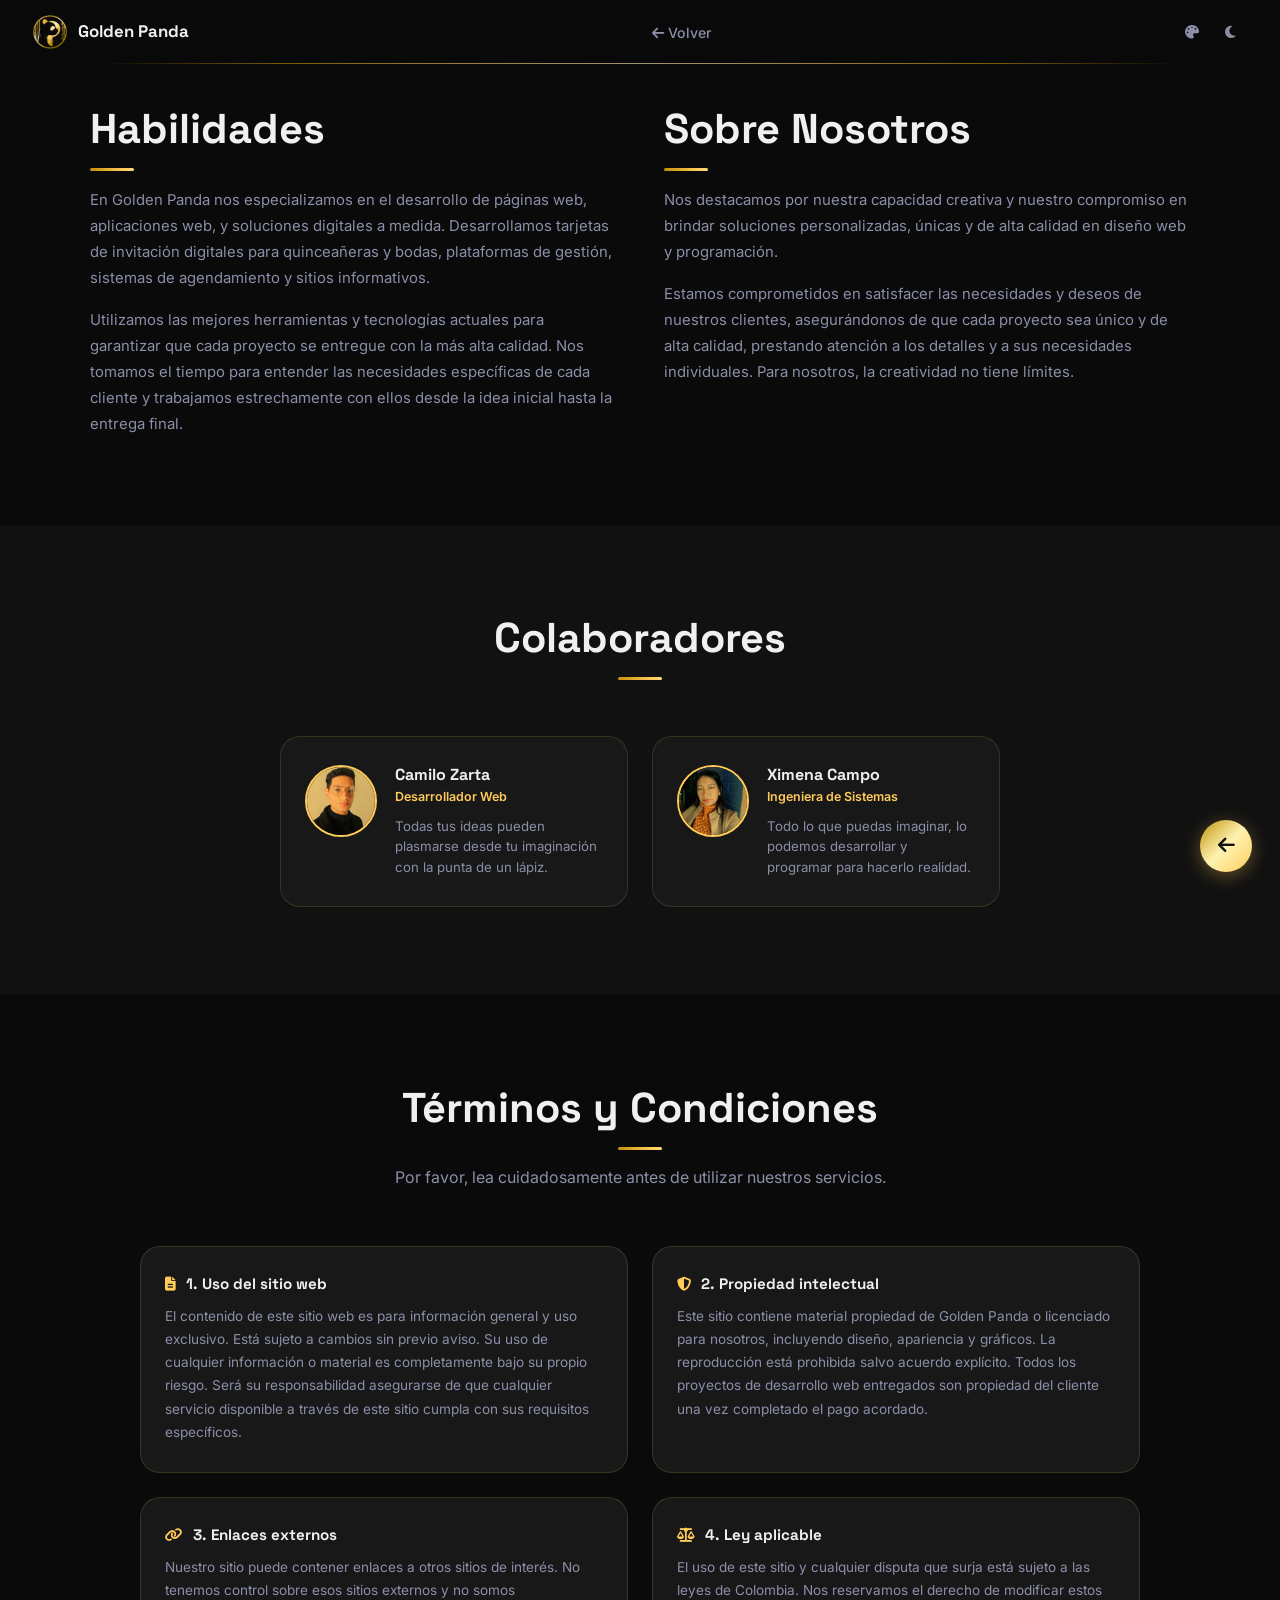
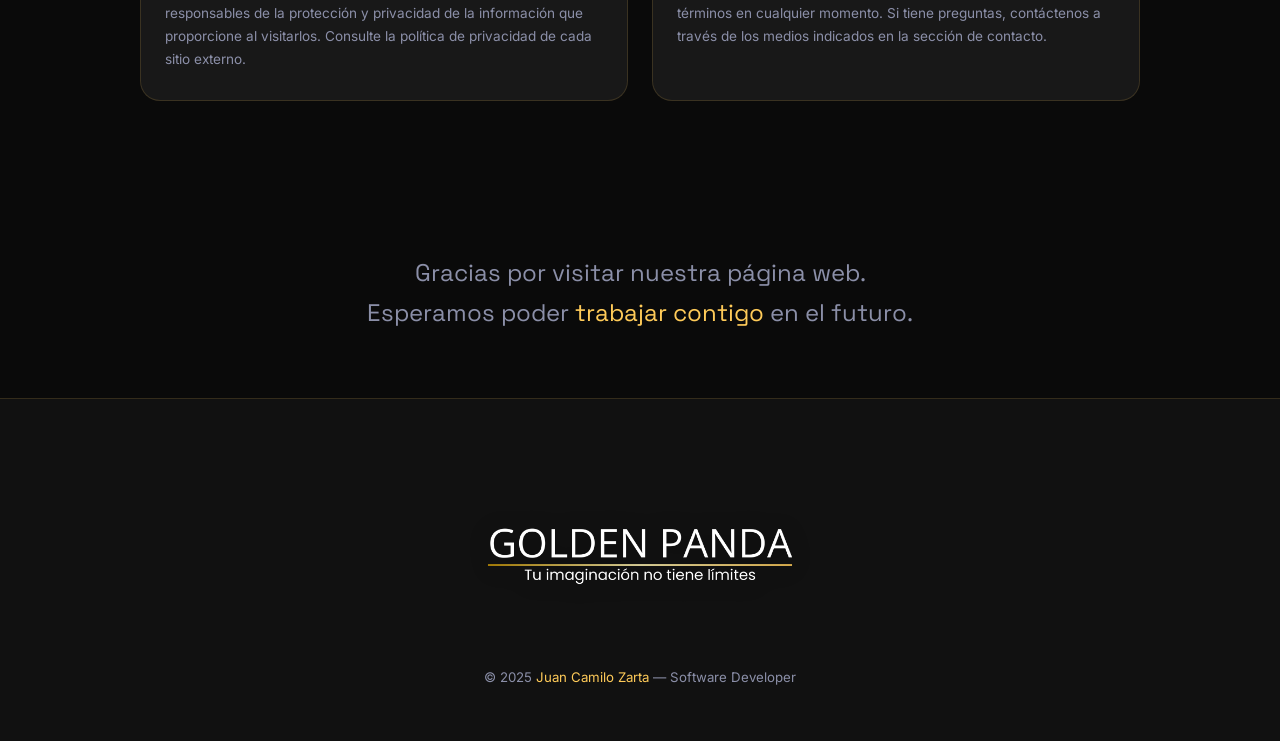
==== html/nosotros.html @ 9683d985 "despliegue" ====
<!DOCTYPE html>
<html lang="es" data-palette="deep-space">
<head>
  <meta charset="UTF-8">
  <meta name="viewport" content="width=device-width, initial-scale=1.0">
  <title>Nosotros — Golden Panda</title>
  <link rel="icon" type="image/png" href="../Image/Icono.png">
  <link rel="preconnect" href="https://fonts.googleapis.com">
  <link rel="preconnect" href="https://fonts.gstatic.com" crossorigin>
  <link href="https://fonts.googleapis.com/css2?family=Space+Grotesk:wght@400;500;600;700;800&family=Inter:wght@400;500;600&display=swap" rel="stylesheet">
  <link rel="stylesheet" href="https://cdnjs.cloudflare.com/ajax/libs/font-awesome/6.5.1/css/all.min.css">
  <link rel="stylesheet" href="../css/style.css">
  <link rel="stylesheet" href="../css/navbar.css">
  <link rel="stylesheet" href="../css/nosotros.css">
  <link rel="stylesheet" href="../css/footer.css">
  <script type="application/ld+json">
  {
    "@context": "https://schema.org",
    "@type": "BreadcrumbList",
    "itemListElement": [
      {"@type":"ListItem","position":1,"name":"Inicio","item":"https://goldenpanda.dev/"},
      {"@type":"ListItem","position":2,"name":"Nosotros","item":"https://goldenpanda.dev/html/nosotros.html"}
    ]
  }
  </script>
</head>
<body>

  <!-- NAVBAR -->
  <nav class="navbar" id="navbar">
    <a href="../index.html" class="navbar-brand">
      <img src="../Image/Icono.png" alt="Golden Panda" class="navbar-icon">
      <span class="navbar-name">Golden Panda</span>
    </a>
    <ul class="navbar-links">
      <li><a href="../index.html"><i class="fas fa-arrow-left"></i> Volver</a></li>
    </ul>
    <div class="navbar-controls">
      <button class="btn-palette" id="btn-palette" title="Cambiar paleta" aria-label="Cambiar paleta">
        <i class="fas fa-palette"></i>
      </button>
      <button class="btn-theme" id="btn-theme" title="Modo claro/oscuro" aria-label="Cambiar modo">
        <i class="fas fa-moon" id="theme-icon"></i>
      </button>
      <button class="hamburger" id="hamburger" aria-label="Menú">
        <span></span>
        <span></span>
        <span></span>
      </button>
    </div>
  </nav>

  <!-- MOBILE MENU -->
  <div class="mobile-menu" id="mobile-menu">
    <ul>
      <li><a href="../index.html"><i class="fas fa-arrow-left"></i> Volver al inicio</a></li>
    </ul>
  </div>
  <div class="mobile-overlay" id="mobile-overlay"></div>

  <!-- HABILIDADES & SOBRE NOSOTROS -->
  <section class="section nos-intro">
    <div class="nos-grid">
      <div class="nos-block">
        <h2 class="section-title left">Habilidades</h2>
        <p>
          En Golden Panda nos especializamos en el desarrollo de páginas web, aplicaciones web, y soluciones digitales a medida. Desarrollamos tarjetas de invitación digitales para quinceañeras y bodas, plataformas de gestión, sistemas de agendamiento y sitios informativos.
        </p>
        <p>
          Utilizamos las mejores herramientas y tecnologías actuales para garantizar que cada proyecto se entregue con la más alta calidad. Nos tomamos el tiempo para entender las necesidades específicas de cada cliente y trabajamos estrechamente con ellos desde la idea inicial hasta la entrega final.
        </p>
      </div>
      <div class="nos-block">
        <h2 class="section-title left">Sobre Nosotros</h2>
        <p>
          Nos destacamos por nuestra capacidad creativa y nuestro compromiso en brindar soluciones personalizadas, únicas y de alta calidad en diseño web y programación.
        </p>
        <p>
          Estamos comprometidos en satisfacer las necesidades y deseos de nuestros clientes, asegurándonos de que cada proyecto sea único y de alta calidad, prestando atención a los detalles y a sus necesidades individuales. Para nosotros, la creatividad no tiene límites.
        </p>
      </div>
    </div>
  </section>

  <!-- COLABORADORES -->
  <section class="section section-alt">
    <div class="section-header">
      <h2 class="section-title">Colaboradores</h2>
    </div>
    <div class="team-grid">
      <div class="team-card">
        <img src="../Image/contenido_extra/face2.jpg" alt="Camilo Zarta" class="team-photo">
        <div class="team-info">
          <h4>Camilo Zarta</h4>
          <span class="team-role">Desarrollador Web</span>
          <p>Todas tus ideas pueden plasmarse desde tu imaginación con la punta de un lápiz.</p>
        </div>
      </div>
      <div class="team-card">
        <img src="../Image/contenido_extra/face1.jpg" alt="Ximena Campo" class="team-photo">
        <div class="team-info">
          <h4>Ximena Campo</h4>
          <span class="team-role">Ingeniera de Sistemas</span>
          <p>Todo lo que puedas imaginar, lo podemos desarrollar y programar para hacerlo realidad.</p>
        </div>
      </div>
    </div>
  </section>

  <!-- TÉRMINOS Y CONDICIONES -->
  <section class="section nos-terms">
    <div class="section-header">
      <h2 class="section-title">Términos y Condiciones</h2>
      <p class="section-sub">Por favor, lea cuidadosamente antes de utilizar nuestros servicios.</p>
    </div>
    <div class="terms-grid">
      <div class="terms-block">
        <h4><i class="fas fa-file-alt"></i> 1. Uso del sitio web</h4>
        <p>
          El contenido de este sitio web es para información general y uso exclusivo. Está sujeto a cambios sin previo aviso. Su uso de cualquier información o material es completamente bajo su propio riesgo. Será su responsabilidad asegurarse de que cualquier servicio disponible a través de este sitio cumpla con sus requisitos específicos.
        </p>
      </div>
      <div class="terms-block">
        <h4><i class="fas fa-shield-alt"></i> 2. Propiedad intelectual</h4>
        <p>
          Este sitio contiene material propiedad de Golden Panda o licenciado para nosotros, incluyendo diseño, apariencia y gráficos. La reproducción está prohibida salvo acuerdo explícito. Todos los proyectos de desarrollo web entregados son propiedad del cliente una vez completado el pago acordado.
        </p>
      </div>
      <div class="terms-block">
        <h4><i class="fas fa-link"></i> 3. Enlaces externos</h4>
        <p>
          Nuestro sitio puede contener enlaces a otros sitios de interés. No tenemos control sobre esos sitios externos y no somos responsables de la protección y privacidad de la información que proporcione al visitarlos. Consulte la política de privacidad de cada sitio externo.
        </p>
      </div>
      <div class="terms-block">
        <h4><i class="fas fa-balance-scale"></i> 4. Ley aplicable</h4>
        <p>
          El uso de este sitio y cualquier disputa que surja está sujeto a las leyes de Colombia. Nos reservamos el derecho de modificar estos términos en cualquier momento. Si tiene preguntas, contáctenos a través de los medios indicados en la sección de contacto.
        </p>
      </div>
    </div>
  </section>

  <!-- MENSAJE FINAL -->
  <section class="section nos-gracias">
    <p class="gracias-text">
      Gracias por visitar nuestra página web.<br>
      Esperamos poder <span class="gold">trabajar contigo</span> en el futuro.
    </p>
  </section>

  <!-- FOOTER -->
  <footer class="footer">
    <img src="../Image/Logo_Color.png" alt="Golden Panda" class="footer-logo">
    <p class="footer-credits">© 2025 <span class="gold">Juan Camilo Zarta</span> — Software Developer</p>
  </footer>

  <!-- FLOAT BACK -->
  <a href="../index.html" class="float-back" aria-label="Volver al inicio">
    <i class="fas fa-arrow-left"></i>
  </a>

  <script src="../js/scripts.js"></script>
</body>
</html>
---- css/style.css ----
/* ============================================================
   DESIGN TOKENS — 3 palettes × dark/light = 6 combinations
   ============================================================ */

/* --- Deep Space · Dark (default) --- */
:root {
  /* Backgrounds & surfaces */
  --bg:            #0A0A0A;
  --bg-alt:        #111111;
  --surface:       #181818;
  --surface-hover: #222222;

  /* Gold palette */
  --gold:          #ffcb59;
  --gold-dark:     #c29105;
  --gold-light:    #fef3b2;
  --gold-rgb:      255, 203, 89;
  --gold-dark-rgb: 194, 145, 5;
  --gold-glow:     rgba(var(--gold-rgb), 0.14);

  /* Typography */
  --text:          #F0F0F0;
  --text-muted:    #8B8FA8;
  --on-gold:       #111111;

  /* Structure */
  --border:        rgba(var(--gold-rgb), 0.15);
  --shadow:        0 4px 32px rgba(0, 0, 0, 0.6);
  --radius:        20px;
  --radius-sm:     10px;
  --transition:    0.28s ease;

  /* Component tokens */
  --navbar-bg:     rgba(10, 10, 10, 0.88);

  /* Universal (never change with palette) */
  --wa:            #25D366;
  --wa-hover:      #1aab52;
  --wa-rgb:        37, 211, 102;
}

/* --- Deep Space · Light --- */
:root.light {
  --bg:            #F7F5F0;
  --bg-alt:        #FFFFFF;
  --surface:       #FFFFFF;
  --surface-hover: #EDE9DF;
  --gold:          #ffcb59;
  --gold-dark:     #c29105;
  --gold-light:    #ffe554;
  --gold-rgb:      255, 203, 89;
  --gold-dark-rgb: 194, 145, 5;
  --gold-glow:     rgba(var(--gold-rgb), 0.14);
  --text:          #111111;
  --text-muted:    #555555;
  --border:        rgba(var(--gold-rgb), 0.25);
  --shadow:        0 4px 24px rgba(0, 0, 0, 0.1);
  --navbar-bg:     rgba(247, 245, 240, 0.88);
}

/* --- Warm Studio · Dark --- */
[data-palette="warm"] {
  --bg:            #111014;
  --bg-alt:        #1C1A22;
  --surface:       #221F2B;
  --surface-hover: #2C2838;
  --gold:          #F0B429;
  --gold-dark:     #C07D00;
  --gold-light:    #ffd66f;
  --gold-rgb:      240, 180, 41;
  --gold-dark-rgb: 192, 125, 0;
  --gold-glow:     rgba(var(--gold-rgb), 0.14);
  --text:          #FAFAFA;
  --text-muted:    #9B93AC;
  --border:        rgba(var(--gold-rgb), 0.12);
  --shadow:        0 4px 32px rgba(0, 0, 0, 0.6);
  --navbar-bg:     rgba(17, 16, 20, 0.85);
}

/* --- Warm Studio · Light --- */
[data-palette="warm"].light {
  --bg:            #FDF8FF;
  --bg-alt:        #F5F0FB;
  --surface:       #FFFFFF;
  --surface-hover: #EDE8F5;
  --gold:          #F0B429;
  --gold-dark:     #C07D00;
  --gold-light:    #ffe4a0;
  --gold-rgb:      240, 180, 41;
  --gold-dark-rgb: 192, 125, 0;
  --gold-glow:     rgba(var(--gold-rgb), 0.14);
  --text:          #1A1520;
  --text-muted:    #5E5268;
  --border:        rgba(var(--gold-rgb), 0.25);
  --shadow:        0 4px 24px rgba(26, 21, 32, 0.1);
  --navbar-bg:     rgba(253, 248, 255, 0.9);
}

/* --- Clean · Dark --- */
[data-palette="clean"] {
  --bg:            #0D1117;
  --bg-alt:        #161B22;
  --surface:       #21262D;
  --surface-hover: #2D333B;
  --gold:          #FFB30E;
  --gold-dark:     #E09900;
  --gold-light:    #ffe080;
  --gold-rgb:      255, 179, 14;
  --gold-dark-rgb: 224, 153, 0;
  --gold-glow:     rgba(var(--gold-rgb), 0.1);
  --text:          #E6EDF3;
  --text-muted:    #7D8590;
  --border:        rgba(48, 54, 61, 0.9);
  --shadow:        0 4px 24px rgba(0, 0, 0, 0.3);
  --navbar-bg:     rgba(13, 17, 23, 0.85);
}

/* --- Clean · Light --- */
[data-palette="clean"].light {
  --bg:            #FFFFFF;
  --bg-alt:        #F6F8FA;
  --surface:       #FFFFFF;
  --surface-hover: #EFEFEF;
  --gold:          #FFB30E;
  --gold-dark:     #E09900;
  --gold-light:    #ffe080;
  --gold-rgb:      255, 179, 14;
  --gold-dark-rgb: 224, 153, 0;
  --gold-glow:     rgba(var(--gold-rgb), 0.1);
  --text:          #1F2328;
  --text-muted:    #57606A;
  --border:        rgba(var(--gold-rgb), 0.2);
  --shadow:        0 4px 24px rgba(31, 35, 40, 0.08);
  --navbar-bg:     rgba(255, 255, 255, 0.92);
}

/* ============================================================
   RESET
   ============================================================ */
*, *::before, *::after {
  box-sizing: border-box;
  margin: 0;
  padding: 0;
}

html {
  scroll-behavior: smooth;
  scroll-padding-top: 64px;
}

body {
  font-family: 'Inter', sans-serif;
  background-color: var(--bg);
  color: var(--text);
  transition: background-color var(--transition), color var(--transition);
  line-height: 1.65;
  overflow-x: hidden;
}

img {
  max-width: 100%;
  display: block;
}

a {
  text-decoration: none;
  color: inherit;
}

ul {
  list-style: none;
}

button {
  cursor: pointer;
  border: none;
  background: none;
  font-family: inherit;
}

/* ============================================================
   TYPOGRAPHY
   ============================================================ */
h1, h2, h3, h4, h5 {
  font-family: 'Space Grotesk', sans-serif;
  font-weight: 700;
  line-height: 1.2;
}

/* ============================================================
   UTILITIES
   ============================================================ */
.gold {
  color: var(--gold);
}

.section {
  padding: 88px 24px;
  background-color: var(--bg);
  transition: background-color var(--transition);
}

.section-alt {
  background-color: var(--bg-alt);
}

.section-header {
  text-align: center;
  margin-bottom: 56px;
}

.section-title {
  font-size: clamp(1.9rem, 4vw, 2.6rem);
  font-weight: 800;
  color: var(--text);
  margin-bottom: 14px;
}

.section-title::after {
  content: '';
  display: block;
  width: 44px;
  height: 3px;
  background: linear-gradient(90deg, var(--gold-dark), var(--gold), var(--gold-light), var(--gold), var(--gold-dark));
  background-size: 300% auto;
  margin: 14px auto 0;
  border-radius: 2px;
  animation: title-shine 2.8s linear infinite;
}

@keyframes title-shine {
  0%   { background-position: 0% center; }
  100% { background-position: 300% center; }
}

.section-sub {
  color: var(--text-muted);
  font-size: 1rem;
  margin-top: 10px;
}

/* ============================================================
   CUSTOM SCROLLBAR
   ============================================================ */
::-webkit-scrollbar       { width: 5px; }
::-webkit-scrollbar-track { background: var(--bg); }
::-webkit-scrollbar-thumb { background: var(--gold); border-radius: 3px; }
::-webkit-scrollbar-thumb:hover { background: var(--gold-dark); }

/* ============================================================
   SCROLL REVEAL
   ============================================================ */
.reveal {
  opacity: 0;
  transform: translateY(20px);
  transition: opacity 0.55s ease, transform 0.55s ease;
}

.reveal.visible {
  opacity: 1;
  transform: translateY(0);
}

.services-grid .reveal:nth-child(1) { transition-delay: 0ms; }
.services-grid .reveal:nth-child(2) { transition-delay: 80ms; }
.services-grid .reveal:nth-child(3) { transition-delay: 160ms; }
.services-grid .reveal:nth-child(4) { transition-delay: 240ms; }

.portfolio-grid .reveal:nth-child(1) { transition-delay: 0ms; }
.portfolio-grid .reveal:nth-child(2) { transition-delay: 60ms; }
.portfolio-grid .reveal:nth-child(3) { transition-delay: 120ms; }
.portfolio-grid .reveal:nth-child(4) { transition-delay: 180ms; }
.portfolio-grid .reveal:nth-child(5) { transition-delay: 240ms; }
.portfolio-grid .reveal:nth-child(6) { transition-delay: 300ms; }
.portfolio-grid .reveal:nth-child(7) { transition-delay: 360ms; }
.portfolio-grid .reveal:nth-child(8) { transition-delay: 420ms; }
---- css/navbar.css ----
/* ============================================================
   NAVBAR
   ============================================================ */
.navbar {
  position: fixed;
  top: 0;
  left: 0;
  right: 0;
  height: 64px;
  display: flex;
  align-items: center;
  justify-content: space-between;
  padding: 0 32px;
  z-index: 900;
  background: var(--navbar-bg);
  backdrop-filter: blur(16px);
  -webkit-backdrop-filter: blur(16px);
  border-bottom: none;
  transition: background var(--transition), box-shadow var(--transition);
}

.navbar::after {
  content: '';
  position: absolute;
  bottom: 0;
  left: 8%;
  right: 8%;
  height: 1px;
  background: linear-gradient(90deg, transparent, var(--gold-dark), var(--gold), var(--gold-light), var(--gold), var(--gold-dark), transparent);
  opacity: 0.6;
}

.navbar.scrolled {
  box-shadow: 0 4px 24px rgba(0, 0, 0, 0.4);
}

:root.light .navbar,
[data-palette="warm"] .navbar,
[data-palette="warm"].light .navbar,
[data-palette="clean"] .navbar,
[data-palette="clean"].light .navbar { background: var(--navbar-bg); }

/* Brand */
.navbar-brand {
  display: flex;
  align-items: center;
  gap: 10px;
  font-family: 'Space Grotesk', sans-serif;
  font-weight: 700;
  font-size: 1.05rem;
  color: var(--text);
  transition: color var(--transition);
  white-space: nowrap;
}

.navbar-icon {
  width: 36px;
  height: 36px;
  object-fit: contain;
  flex-shrink: 0;
}

/* Links */
.navbar-links {
  display: flex;
  align-items: center;
  gap: 4px;
}

.navbar-links li a {
  font-size: 0.88rem;
  font-weight: 500;
  color: var(--text-muted);
  padding: 6px 14px;
  border-radius: 999px;
  transition: color var(--transition), background var(--transition);
  white-space: nowrap;
}

.navbar-links li a:hover {
  color: var(--text);
  background: var(--surface);
}

.navbar-links li a.nav-cta {
  background: linear-gradient(135deg, var(--gold-dark), var(--gold-light), var(--gold));
  color: var(--on-gold);
  font-weight: 600;
}

.navbar-links li a.nav-cta:hover {
  background: var(--gold-dark);
}

/* Controls */
.navbar-controls {
  display: flex;
  align-items: center;
  gap: 2px;
}

.btn-palette,
.btn-theme {
  width: 36px;
  height: 36px;
  border-radius: 50%;
  display: flex;
  align-items: center;
  justify-content: center;
  font-size: 0.88rem;
  color: var(--text-muted);
  transition: color var(--transition), background var(--transition);
}

.btn-palette:hover,
.btn-theme:hover {
  color: var(--gold);
  background: var(--surface);
}

.hamburger {
  display: none;
  flex-direction: column;
  justify-content: space-between;
  width: 22px;
  height: 16px;
  padding: 0;
  background: none;
  margin-left: 4px;
}

.hamburger span {
  display: block;
  height: 2px;
  background: var(--text-muted);
  border-radius: 2px;
  transition: transform 0.3s ease, opacity 0.3s ease;
}

.hamburger.open span:nth-child(1) { transform: translateY(7px) rotate(45deg); }
.hamburger.open span:nth-child(2) { opacity: 0; }
.hamburger.open span:nth-child(3) { transform: translateY(-7px) rotate(-45deg); }

/* ============================================================
   MOBILE MENU
   ============================================================ */
.mobile-menu {
  position: fixed;
  top: 64px;
  left: 0;
  right: 0;
  background: var(--surface);
  border-bottom: 1px solid var(--border);
  z-index: 800;
  transform: translateY(-8px);
  opacity: 0;
  visibility: hidden;
  transition: transform 0.28s ease, opacity 0.28s ease, visibility 0.28s ease,
              background var(--transition), border-color var(--transition);
}

.mobile-menu.open {
  transform: translateY(0);
  opacity: 1;
  visibility: visible;
}

.mobile-menu ul {
  padding: 8px 0 16px;
}

.mobile-menu ul li a {
  display: block;
  padding: 13px 32px;
  font-size: 0.95rem;
  font-weight: 500;
  color: var(--text-muted);
  transition: color var(--transition), background var(--transition);
}

.mobile-menu ul li a:hover {
  color: var(--text);
  background: var(--surface-hover);
}

.mobile-overlay {
  position: fixed;
  inset: 0;
  z-index: 700;
  display: none;
}

.mobile-overlay.open {
  display: block;
}

/* ============================================================
   RESPONSIVE
   ============================================================ */
@media (max-width: 768px) {
  .navbar { padding: 0 20px; }
  .navbar-links { display: none; }
  .hamburger { display: flex; }
}

@media (max-width: 420px) {
  .navbar-name { display: none; }
}
---- css/nosotros.css ----
/* ============================================================
   NOSOTROS PAGE
   ============================================================ */

/* Intro: dos columnas de texto */
.nos-intro {
  padding-top: 104px;
}

.nos-grid {
  display: grid;
  grid-template-columns: 1fr 1fr;
  gap: 48px;
  max-width: 1100px;
  margin: 0 auto;
}

.nos-block .section-title.left::after {
  margin-left: 0;
}

.nos-block p {
  color: var(--text-muted);
  font-size: 0.93rem;
  line-height: 1.75;
  margin-top: 16px;
}

/* Team */
.team-grid {
  display: grid;
  grid-template-columns: 1fr 1fr;
  gap: 24px;
  max-width: 720px;
  margin: 0 auto;
}

.team-card {
  background: var(--surface);
  border: 1px solid var(--border);
  border-radius: var(--radius);
  padding: 28px 24px;
  display: flex;
  align-items: flex-start;
  gap: 18px;
  transition: border-color var(--transition), background var(--transition), transform var(--transition);
}

.team-card:hover {
  border-color: var(--gold);
  transform: translateY(-3px);
}

.team-photo {
  width: 72px;
  height: 72px;
  border-radius: 50%;
  object-fit: cover;
  flex-shrink: 0;
  border: 2px solid var(--gold);
}

.team-info h4 {
  font-size: 1rem;
  margin-bottom: 3px;
}

.team-role {
  font-size: 0.78rem;
  color: var(--gold);
  font-weight: 600;
  display: block;
  margin-bottom: 8px;
}

.team-info p {
  font-size: 0.83rem;
  color: var(--text-muted);
  line-height: 1.55;
}

/* Terms */
.nos-terms {
  background: var(--bg);
}

.terms-grid {
  display: grid;
  grid-template-columns: 1fr 1fr;
  gap: 24px;
  max-width: 1000px;
  margin: 0 auto;
}

.terms-block {
  background: var(--surface);
  border: 1px solid var(--border);
  border-radius: var(--radius);
  padding: 28px 24px;
  transition: background var(--transition), border-color var(--transition);
}

.terms-block h4 {
  font-size: 0.95rem;
  margin-bottom: 12px;
  color: var(--text);
  display: flex;
  align-items: center;
  gap: 10px;
}

.terms-block h4 i {
  color: var(--gold);
  font-size: 0.88rem;
}

.terms-block p {
  font-size: 0.85rem;
  color: var(--text-muted);
  line-height: 1.7;
}

/* Closing message */
.nos-gracias {
  text-align: center;
  padding: 64px 24px;
}

.gracias-text {
  font-family: 'Space Grotesk', sans-serif;
  font-size: clamp(1.1rem, 2.5vw, 1.5rem);
  color: var(--text-muted);
  line-height: 1.7;
}

/* ============================================================
   RESPONSIVE
   ============================================================ */
@media (max-width: 768px) {
  .nos-grid {
    grid-template-columns: 1fr;
    gap: 32px;
  }

  .team-grid {
    grid-template-columns: 1fr;
  }

  .terms-grid {
    grid-template-columns: 1fr;
  }
}

@media (max-width: 480px) {
  .team-card {
    flex-direction: column;
    align-items: center;
    text-align: center;
  }
}
---- css/footer.css ----
/* ============================================================
   FOOTER
   ============================================================ */
.footer {
  position: relative;
  background: var(--bg-alt);
  border-top: 1px solid var(--border);
  padding: 52px 24px;
  display: flex;
  flex-direction: column;
  align-items: center;
  gap: 16px;
  text-align: center;
  overflow: hidden;
  transition: background var(--transition), border-color var(--transition);
}

.footer-logo {
  height: 200px;
  object-fit: contain;
  filter: drop-shadow(0 2px 10px rgba(0, 0, 0, 0.3));
}

.footer-logo-light { display: none; }

:root.light .footer-logo-dark,
[data-palette="warm"].light .footer-logo-dark,
[data-palette="clean"].light .footer-logo-dark { display: none; }

:root.light .footer-logo-light,
[data-palette="warm"].light .footer-logo-light,
[data-palette="clean"].light .footer-logo-light { display: block; }

.footer-credits {
  font-size: 0.83rem;
  color: var(--text-muted);
}

.footer-links {
  display: flex;
  gap: 24px;
  flex-wrap: wrap;
  justify-content: center;
}

.footer-links a {
  font-size: 0.83rem;
  color: var(--text-muted);
  transition: color var(--transition);
}

.footer-links a:hover {
  color: var(--gold);
}

/* ============================================================
   FLOATING WHATSAPP
   ============================================================ */
.float-wa {
  position: fixed;
  bottom: 28px;
  right: 28px;
  width: 52px;
  height: 52px;
  background: var(--wa);
  border-radius: 50%;
  display: flex;
  align-items: center;
  justify-content: center;
  font-size: 1.4rem;
  color: #fff;
  box-shadow: 0 4px 18px rgba(var(--wa-rgb), 0.4);
  z-index: 600;
  transition: transform var(--transition), box-shadow var(--transition);
}

.float-wa::before {
  content: '';
  position: absolute;
  inset: 0;
  border-radius: 50%;
  background: var(--wa);
  animation: wa-ring 2.5s ease-out infinite;
  z-index: -1;
}

@keyframes wa-ring {
  0%   { transform: scale(1);   opacity: 0.55; }
  100% { transform: scale(2);   opacity: 0; }
}

.float-wa:hover {
  transform: scale(1.1);
  box-shadow: 0 6px 26px rgba(var(--wa-rgb), 0.6);
}

/* Botón volver — sólo en nosotros.html */
.float-back {
  position: fixed;
  bottom: 28px;
  right: 28px;
  width: 52px;
  height: 52px;
  background: linear-gradient(135deg, var(--gold-dark), var(--gold-light), var(--gold));
  border-radius: 50%;
  display: flex;
  align-items: center;
  justify-content: center;
  font-size: 1.2rem;
  color: var(--on-gold);
  box-shadow: 0 4px 18px rgba(var(--gold-rgb), 0.35);
  z-index: 600;
  transition: transform var(--transition), box-shadow var(--transition);
}

.float-back:hover {
  transform: scale(1.1);
  box-shadow: 0 6px 26px rgba(var(--gold-rgb), 0.5);
}
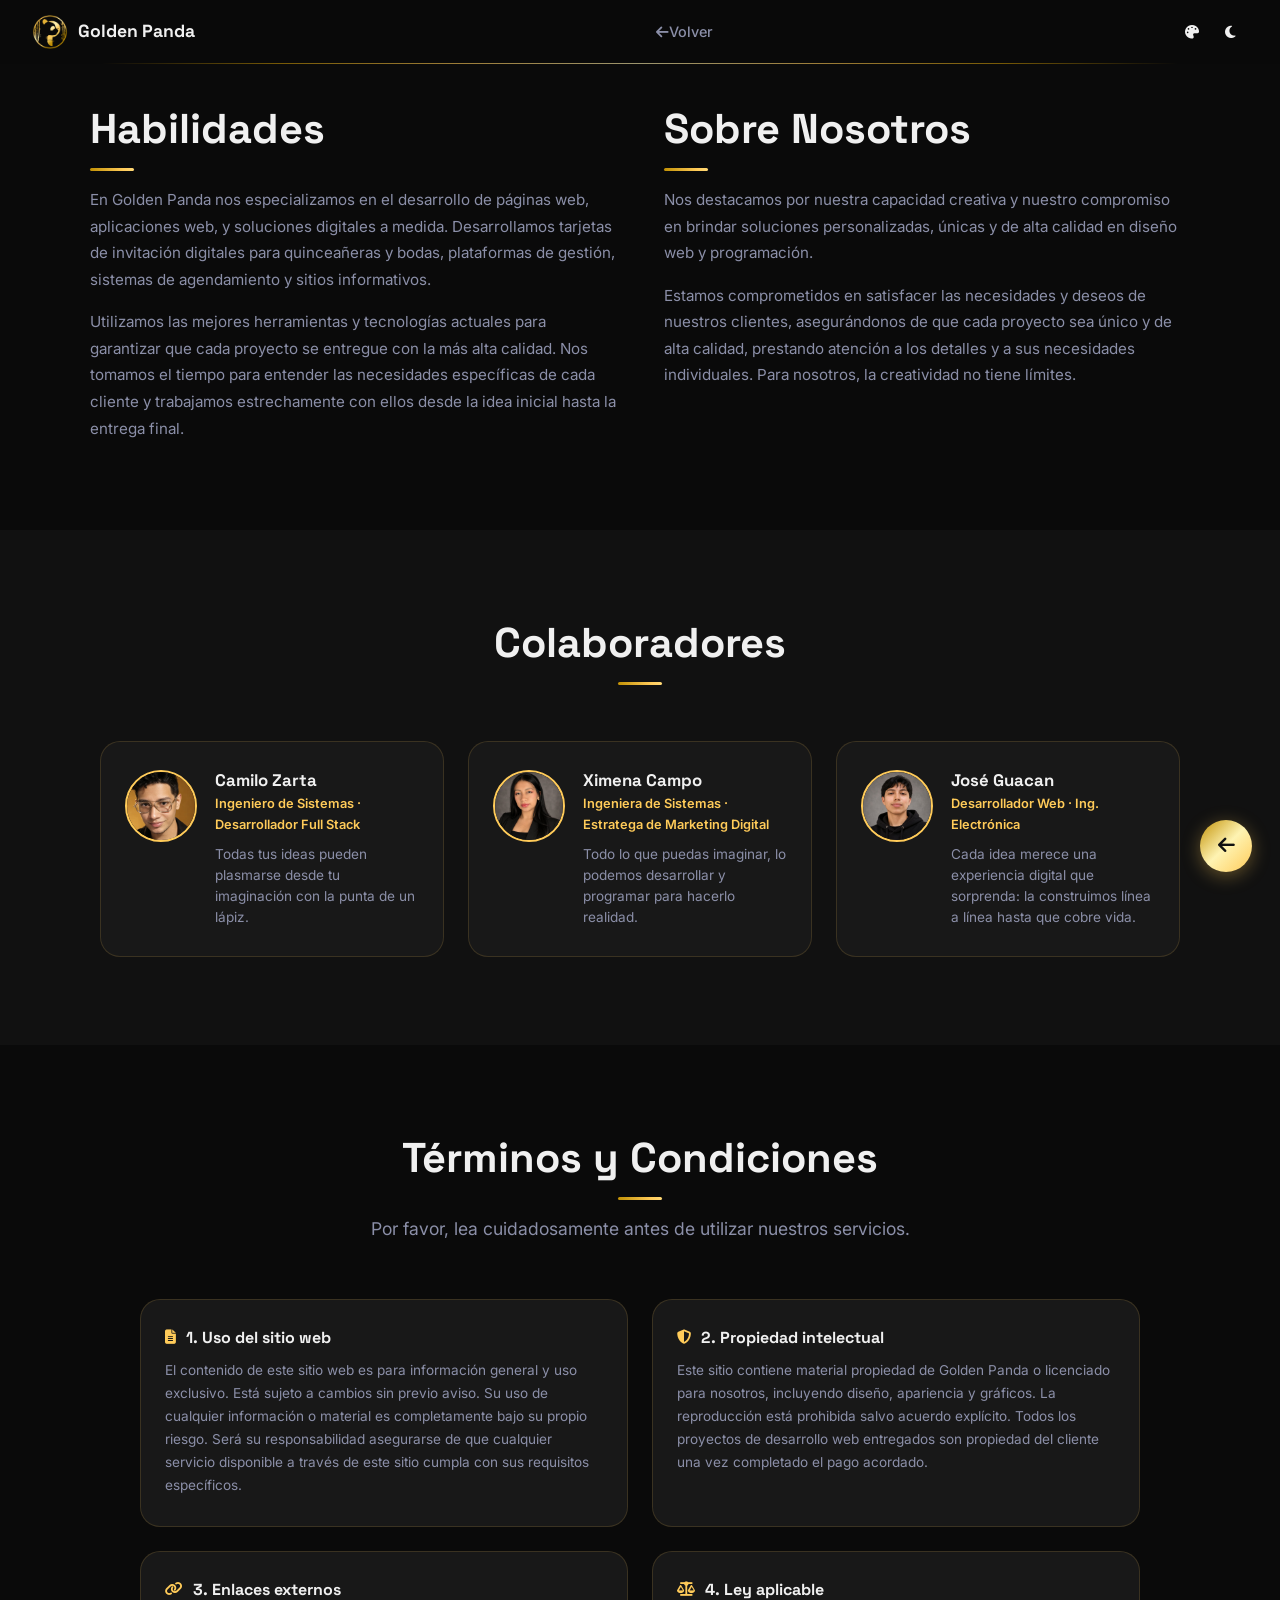
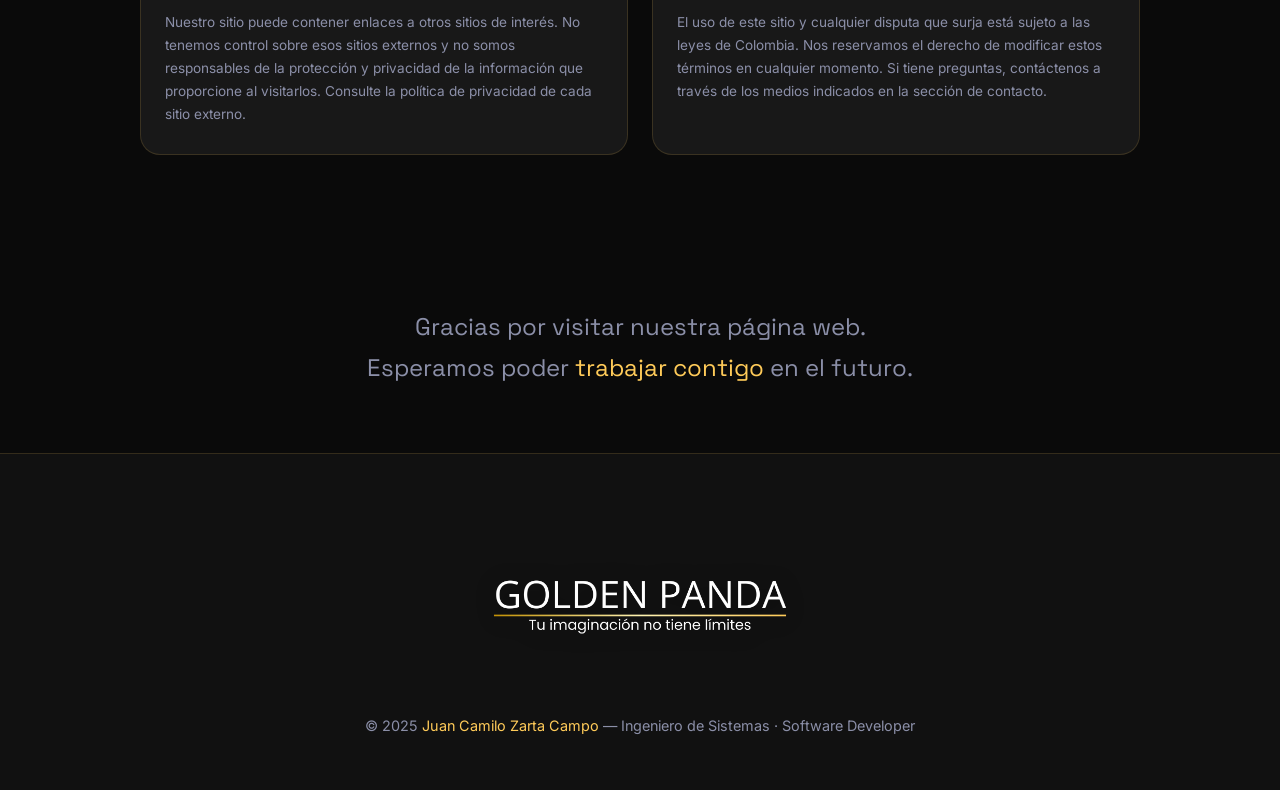
==== commit 3db96e51: "feat(nosotros): add third collaborator, update roles and theme-aware footer logo Add José Guacan car" ====
--- a/html/nosotros.html
+++ b/html/nosotros.html
@@ -92,7 +92,7 @@
         <img src="../Image/contenido_extra/face2.jpg" alt="Camilo Zarta" class="team-photo">
         <div class="team-info">
           <h4>Camilo Zarta</h4>
-          <span class="team-role">Desarrollador Web</span>
+          <span class="team-role">Ingeniero de Sistemas · Desarrollador Full Stack</span>
           <p>Todas tus ideas pueden plasmarse desde tu imaginación con la punta de un lápiz.</p>
         </div>
       </div>
@@ -100,8 +100,16 @@
         <img src="../Image/contenido_extra/face1.jpg" alt="Ximena Campo" class="team-photo">
         <div class="team-info">
           <h4>Ximena Campo</h4>
-          <span class="team-role">Ingeniera de Sistemas</span>
+          <span class="team-role">Ingeniera de Sistemas · Estratega de Marketing Digital</span>
           <p>Todo lo que puedas imaginar, lo podemos desarrollar y programar para hacerlo realidad.</p>
+        </div>
+      </div>
+      <div class="team-card">
+        <img src="../Image/contenido_extra/face5.jpg" alt="José Guacan" class="team-photo" width="72" height="72" loading="lazy">
+        <div class="team-info">
+          <h4>José Guacan</h4>
+          <span class="team-role">Desarrollador Web · Ing. Electrónica</span>
+          <p>Cada idea merece una experiencia digital que sorprenda: la construimos línea a línea hasta que cobre vida.</p>
         </div>
       </div>
     </div>
@@ -151,8 +159,9 @@
 
   <!-- FOOTER -->
   <footer class="footer">
-    <img src="../Image/Logo_Color.png" alt="Golden Panda" class="footer-logo">
-    <p class="footer-credits">© 2025 <span class="gold">Juan Camilo Zarta</span> — Software Developer</p>
+    <img src="../Image/Logo_Color.png" alt="Golden Panda" class="footer-logo footer-logo-dark" loading="lazy">
+    <img src="../Image/LOGO (1).png"   alt="Golden Panda" class="footer-logo footer-logo-light" loading="lazy">
+    <p class="footer-credits">© 2025 <span class="gold">Juan Camilo Zarta Campo</span> — Ingeniero de Sistemas · Software Developer</p>
   </footer>
 
   <!-- FLOAT BACK -->
--- a/css/style.css
+++ b/css/style.css
@@ -141,11 +141,13 @@
   box-sizing: border-box;
   margin: 0;
   padding: 0;
+  cursor: auto !important;
 }
 
 html {
   scroll-behavior: smooth;
-  scroll-padding-top: 64px;
+  scroll-padding-top: 80px;
+  cursor: auto;
 }
 
 body {
@@ -235,8 +237,12 @@
 
 .section-sub {
   color: var(--text-muted);
-  font-size: 1rem;
+  font-size: clamp(0.9rem, 1.5vw, 1.1rem);
   margin-top: 10px;
+  max-width: 900px;
+  margin-left: auto;
+  margin-right: auto;
+  padding: 0 20px;
 }
 
 /* ============================================================
--- a/css/navbar.css
+++ b/css/navbar.css
@@ -11,7 +11,7 @@
   align-items: center;
   justify-content: space-between;
   padding: 0 32px;
-  z-index: 900;
+  z-index: 100;
   background: var(--navbar-bg);
   backdrop-filter: blur(16px);
   -webkit-backdrop-filter: blur(16px);
@@ -47,7 +47,7 @@
   gap: 10px;
   font-family: 'Space Grotesk', sans-serif;
   font-weight: 700;
-  font-size: 1.05rem;
+  font-size: clamp(0.9rem, 2vw, 1.1rem);
   color: var(--text);
   transition: color var(--transition);
   white-space: nowrap;
@@ -68,13 +68,16 @@
 }
 
 .navbar-links li a {
-  font-size: 0.88rem;
+  font-size: clamp(0.8rem, 1.5vw, 0.9rem);
   font-weight: 500;
   color: var(--text-muted);
-  padding: 6px 14px;
+  padding: clamp(4px, 1vw, 6px) clamp(12px, 1.5vw, 14px);
   border-radius: 999px;
   transition: color var(--transition), background var(--transition);
   white-space: nowrap;
+  min-height: 36px;
+  display: flex;
+  align-items: center;
 }
 
 .navbar-links li a:hover {
@@ -108,7 +111,7 @@
   align-items: center;
   justify-content: center;
   font-size: 0.88rem;
-  color: var(--text-muted);
+  color: var(--text);
   transition: color var(--transition), background var(--transition);
 }
 
@@ -151,7 +154,7 @@
   right: 0;
   background: var(--surface);
   border-bottom: 1px solid var(--border);
-  z-index: 800;
+  z-index: 90;
   transform: translateY(-8px);
   opacity: 0;
   visibility: hidden;
@@ -171,11 +174,14 @@
 
 .mobile-menu ul li a {
   display: block;
-  padding: 13px 32px;
-  font-size: 0.95rem;
+  padding: clamp(10px, 2vw, 13px) clamp(20px, 3vw, 32px);
+  font-size: clamp(0.85rem, 2vw, 0.95rem);
   font-weight: 500;
   color: var(--text-muted);
   transition: color var(--transition), background var(--transition);
+  min-height: 44px;
+  display: flex;
+  align-items: center;
 }
 
 .mobile-menu ul li a:hover {
@@ -186,7 +192,7 @@
 .mobile-overlay {
   position: fixed;
   inset: 0;
-  z-index: 700;
+  z-index: 80;
   display: none;
 }
 
@@ -197,12 +203,205 @@
 /* ============================================================
    RESPONSIVE
    ============================================================ */
-@media (max-width: 768px) {
+@media (max-width: 767px) {
   .navbar { padding: 0 20px; }
   .navbar-links { display: none; }
   .hamburger { display: flex; }
 }
 
-@media (max-width: 420px) {
-  .navbar-name { display: none; }
-}
+/* ============================================================
+   NAVBAR TOP — Simplificado (logo + contacto + controles)
+   ============================================================ */
+.navbar-top {
+  display: flex;
+  align-items: center;
+  justify-content: space-between;
+  padding: 16px 20px;
+  background: rgba(var(--bg-rgb), 0.88);
+  backdrop-filter: blur(12px);
+  border-bottom: 1px solid var(--border);
+  position: fixed;
+  top: 0;
+  left: 0;
+  right: 0;
+  z-index: 100;
+  transition: background var(--transition), border-color var(--transition);
+}
+
+@media (min-width: 768px) {
+  .navbar-top {
+    padding: 16px clamp(20px, 8vw, 100px);
+  }
+}
+
+.navbar-top .navbar-brand {
+  display: flex;
+  align-items: center;
+  gap: 10px;
+  font-size: clamp(0.9rem, 2vw, 1.15rem);
+  font-weight: 700;
+  color: var(--text);
+  text-decoration: none;
+}
+
+.navbar-top .navbar-icon {
+  width: clamp(48px, 12vw, 60px);
+  height: clamp(48px, 12vw, 60px);
+  object-fit: contain;
+}
+
+.navbar-top .navbar-name {
+  display: none;
+}
+
+.navbar-top .navbar-name_old {
+  display: block;
+}
+
+.navbar-top .navbar-controls {
+  display: flex;
+  align-items: center;
+  gap: clamp(8px, 2vw, 14px);
+}
+
+.nav-cta-btn {
+  padding: clamp(6px, 1.5vw, 8px) clamp(14px, 3vw, 20px);
+  background: linear-gradient(135deg, var(--gold-dark) 0%, var(--gold-light) 50%, var(--gold) 100%);
+  color: var(--on-gold);
+  border-radius: 999px;
+  font-weight: 700;
+  font-size: clamp(0.75rem, 2vw, 0.88rem);
+  text-decoration: none;
+  transition: all var(--transition);
+  cursor: pointer;
+  white-space: nowrap;
+}
+
+.nav-cta-btn:hover {
+  background: var(--gold-dark);
+  transform: scale(1.05);
+}
+
+@media (max-width: 480px) {
+  .nav-cta-btn {
+    display: none;
+  }
+}
+
+/* ============================================================
+   NAVBAR BOTTOM — Navegación flotante inferior (Whapy style)
+   ============================================================ */
+.navbar-bottom {
+  position: fixed;
+  bottom: 24px;
+  left: 50%;
+  transform: translateX(-50%);
+  z-index: 110;
+
+  display: flex;
+  align-items: center;
+  gap: 8px;
+  padding: 12px 20px;
+  background: rgba(var(--bg-rgb), 0.92);
+  backdrop-filter: blur(16px);
+  border: 1px solid var(--border);
+  border-radius: 999px;
+  box-shadow: 0 8px 32px rgba(0, 0, 0, 0.4);
+  transition: all var(--transition);
+}
+
+.navbar-bottom .nav-item {
+  display: flex;
+  align-items: center;
+  gap: clamp(4px, 1vw, 6px);
+  padding: clamp(8px, 1.5vw, 10px) clamp(12px, 2vw, 16px);
+  color: var(--text);
+  text-decoration: none;
+  font-weight: 500;
+  font-size: clamp(0.75rem, 1.5vw, 0.88rem);
+  border-radius: 999px;
+  transition: all var(--transition);
+  white-space: nowrap;
+  min-height: 44px;
+  display: flex;
+  align-items: center;
+  justify-content: center;
+}
+
+.navbar-bottom .nav-item:hover,
+.navbar-bottom .nav-item.active {
+  background: rgba(var(--gold-rgb), 0.12);
+  color: var(--gold);
+}
+
+/* Modo claro: el dorado claro (--gold) no contrasta sobre fondo claro */
+:root.light .navbar-bottom .nav-item:hover,
+:root.light .navbar-bottom .nav-item.active,
+:root.light .btn-palette:hover,
+:root.light .btn-theme:hover {
+  color: var(--gold-dark);
+}
+
+.navbar-bottom .nav-item i {
+  font-size: clamp(0.9rem, 2vw, 1.1rem);
+}
+
+/* Mobile styles — standardized breakpoints */
+@media (max-width: 767px) {
+  .navbar {
+    padding: 0 16px;
+  }
+
+  .navbar-links {
+    display: none;
+  }
+
+  .hamburger {
+    display: flex;
+  }
+}
+
+@media (max-width: 639px) {
+  .navbar-bottom {
+    bottom: 16px;
+    padding: clamp(8px, 2vw, 10px) clamp(12px, 2vw, 14px);
+    gap: 4px;
+    max-width: calc(100vw - 32px);
+  }
+
+  .navbar-bottom .nav-item {
+    padding: clamp(6px, 1.5vw, 8px) clamp(10px, 2vw, 12px);
+    font-size: clamp(0.6rem, 1.8vw, 0.75rem);
+  }
+
+  .navbar-bottom .nav-item span {
+    display: none;
+  }
+
+  .navbar-bottom .nav-item:first-child span {
+    display: inline;
+  }
+
+  .navbar-bottom .nav-item i {
+    font-size: 0.9rem;
+  }
+}
+
+@media (max-width: 480px) {
+  .navbar-bottom {
+    bottom: 12px;
+    right: 12px;
+    left: 12px;
+    transform: translateX(0);
+    width: calc(100vw - 24px);
+    gap: 2px;
+  }
+
+  .navbar-bottom .nav-item {
+    padding: 6px 8px;
+    min-height: 44px;
+    display: flex;
+    align-items: center;
+    justify-content: center;
+  }
+}
--- a/css/nosotros.css
+++ b/css/nosotros.css
@@ -4,15 +4,24 @@
 
 /* Intro: dos columnas de texto */
 .nos-intro {
-  padding-top: 104px;
+  padding-top: clamp(80px, 10vw, 104px);
 }
 
 .nos-grid {
   display: grid;
-  grid-template-columns: 1fr 1fr;
-  gap: 48px;
-  max-width: 1100px;
+  grid-template-columns: 1fr;
+  gap: clamp(24px, 5vw, 48px);
+  max-width: 100%;
   margin: 0 auto;
+  padding: 0 16px;
+}
+
+@media (min-width: 768px) {
+  .nos-grid {
+    grid-template-columns: 1fr 1fr;
+    max-width: 1100px;
+    padding: 0;
+  }
 }
 
 .nos-block .section-title.left::after {
@@ -21,7 +30,7 @@
 
 .nos-block p {
   color: var(--text-muted);
-  font-size: 0.93rem;
+  font-size: clamp(0.85rem, 1.8vw, 0.95rem);
   line-height: 1.75;
   margin-top: 16px;
 }
@@ -29,20 +38,50 @@
 /* Team */
 .team-grid {
   display: grid;
-  grid-template-columns: 1fr 1fr;
-  gap: 24px;
-  max-width: 720px;
+  grid-template-columns: 1fr;
+  gap: clamp(16px, 3vw, 24px);
+  max-width: 100%;
   margin: 0 auto;
+  padding: 0 16px;
+}
+
+@media (min-width: 480px) {
+  .team-grid {
+    grid-template-columns: 1fr 1fr;
+    padding: 0;
+  }
+}
+
+@media (min-width: 768px) {
+  .team-grid {
+    max-width: 720px;
+  }
+}
+
+/* 2 columnas: la tarjeta huérfana se centra en lugar de quedar a la izquierda */
+@media (min-width: 480px) and (max-width: 1023px) {
+  .team-card:last-child:nth-child(odd) {
+    grid-column: 1 / -1;
+    justify-self: center;
+    width: calc(50% - 12px);
+  }
+}
+
+@media (min-width: 1024px) {
+  .team-grid {
+    grid-template-columns: repeat(3, 1fr);
+    max-width: 1080px;
+  }
 }
 
 .team-card {
   background: var(--surface);
   border: 1px solid var(--border);
   border-radius: var(--radius);
-  padding: 28px 24px;
+  padding: clamp(18px, 3vw, 28px) clamp(16px, 3vw, 24px);
   display: flex;
   align-items: flex-start;
-  gap: 18px;
+  gap: clamp(12px, 2vw, 18px);
   transition: border-color var(--transition), background var(--transition), transform var(--transition);
 }
 
@@ -52,8 +91,8 @@
 }
 
 .team-photo {
-  width: 72px;
-  height: 72px;
+  width: clamp(60px, 12vw, 72px);
+  height: clamp(60px, 12vw, 72px);
   border-radius: 50%;
   object-fit: cover;
   flex-shrink: 0;
@@ -61,12 +100,12 @@
 }
 
 .team-info h4 {
-  font-size: 1rem;
+  font-size: clamp(0.9rem, 2vw, 1.05rem);
   margin-bottom: 3px;
 }
 
 .team-role {
-  font-size: 0.78rem;
+  font-size: clamp(0.7rem, 1.5vw, 0.8rem);
   color: var(--gold);
   font-weight: 600;
   display: block;
@@ -74,7 +113,7 @@
 }
 
 .team-info p {
-  font-size: 0.83rem;
+  font-size: clamp(0.75rem, 1.5vw, 0.85rem);
   color: var(--text-muted);
   line-height: 1.55;
 }
@@ -86,22 +125,31 @@
 
 .terms-grid {
   display: grid;
-  grid-template-columns: 1fr 1fr;
-  gap: 24px;
-  max-width: 1000px;
+  grid-template-columns: 1fr;
+  gap: clamp(16px, 3vw, 24px);
+  max-width: 100%;
   margin: 0 auto;
+  padding: 0 16px;
+}
+
+@media (min-width: 768px) {
+  .terms-grid {
+    grid-template-columns: 1fr 1fr;
+    max-width: 1000px;
+    padding: 0;
+  }
 }
 
 .terms-block {
   background: var(--surface);
   border: 1px solid var(--border);
   border-radius: var(--radius);
-  padding: 28px 24px;
+  padding: clamp(18px, 3vw, 28px) clamp(16px, 3vw, 24px);
   transition: background var(--transition), border-color var(--transition);
 }
 
 .terms-block h4 {
-  font-size: 0.95rem;
+  font-size: clamp(0.85rem, 2vw, 1rem);
   margin-bottom: 12px;
   color: var(--text);
   display: flex;
@@ -111,11 +159,11 @@
 
 .terms-block h4 i {
   color: var(--gold);
-  font-size: 0.88rem;
+  font-size: clamp(0.75rem, 1.8vw, 0.9rem);
 }
 
 .terms-block p {
-  font-size: 0.85rem;
+  font-size: clamp(0.75rem, 1.5vw, 0.85rem);
   color: var(--text-muted);
   line-height: 1.7;
 }
@@ -123,38 +171,51 @@
 /* Closing message */
 .nos-gracias {
   text-align: center;
-  padding: 64px 24px;
+  padding: clamp(48px, 8vw, 64px) 16px;
 }
 
 .gracias-text {
   font-family: 'Space Grotesk', sans-serif;
-  font-size: clamp(1.1rem, 2.5vw, 1.5rem);
+  font-size: clamp(1rem, 2.5vw, 1.5rem);
   color: var(--text-muted);
   line-height: 1.7;
 }
 
 /* ============================================================
-   RESPONSIVE
+   RESPONSIVE — Standardized Breakpoints
    ============================================================ */
-@media (max-width: 768px) {
-  .nos-grid {
-    grid-template-columns: 1fr;
-    gap: 32px;
-  }
-
-  .team-grid {
-    grid-template-columns: 1fr;
-  }
-
-  .terms-grid {
-    grid-template-columns: 1fr;
-  }
-}
-
-@media (max-width: 480px) {
+
+/* Mobile large (480px - 639px) */
+@media (max-width: 639px) {
   .team-card {
     flex-direction: column;
     align-items: center;
     text-align: center;
   }
-}
+
+  .team-photo {
+    margin: 0 auto;
+  }
+}
+
+/* Mobile small (320px - 479px) */
+@media (max-width: 479px) {
+  .nos-block {
+    padding: 0 8px;
+  }
+
+  .team-card {
+    flex-direction: column;
+    align-items: center;
+    text-align: center;
+    padding: 16px 12px;
+  }
+
+  .team-photo {
+    margin: 0 auto;
+  }
+
+  .gracias-text {
+    padding: 0 8px;
+  }
+}
--- a/css/footer.css
+++ b/css/footer.css
@@ -16,7 +16,7 @@
 }
 
 .footer-logo {
-  height: 200px;
+  height: clamp(120px, 15vw, 200px);
   object-fit: contain;
   filter: drop-shadow(0 2px 10px rgba(0, 0, 0, 0.3));
 }
@@ -32,25 +32,61 @@
 [data-palette="clean"].light .footer-logo-light { display: block; }
 
 .footer-credits {
-  font-size: 0.83rem;
+  font-size: clamp(0.75rem, 1.5vw, 0.9rem);
   color: var(--text-muted);
 }
 
 .footer-links {
   display: flex;
-  gap: 24px;
+  gap: clamp(16px, 3vw, 24px);
   flex-wrap: wrap;
   justify-content: center;
+  max-width: 100%;
 }
 
 .footer-links a {
-  font-size: 0.83rem;
+  font-size: clamp(0.75rem, 1.5vw, 0.9rem);
   color: var(--text-muted);
   transition: color var(--transition);
+  padding: 8px 4px;
+  min-height: 44px;
+  display: flex;
+  align-items: center;
 }
 
 .footer-links a:hover {
   color: var(--gold);
+}
+
+/* Footer responsive */
+@media (max-width: 767px) {
+  .footer {
+    padding: 40px 16px;
+    gap: 12px;
+  }
+
+  .footer-links {
+    gap: clamp(12px, 2vw, 16px);
+  }
+}
+
+@media (max-width: 480px) {
+  .footer {
+    padding: 32px 16px;
+    gap: 10px;
+  }
+
+  .footer-links {
+    flex-direction: column;
+    gap: 8px;
+  }
+
+  .footer-links a {
+    width: 100%;
+    justify-content: center;
+    padding: 10px;
+    min-height: 44px;
+  }
 }
 
 /* ============================================================
@@ -58,20 +94,22 @@
    ============================================================ */
 .float-wa {
   position: fixed;
-  bottom: 28px;
-  right: 28px;
-  width: 52px;
-  height: 52px;
+  bottom: clamp(20px, 4vw, 28px);
+  right: clamp(20px, 4vw, 28px);
+  width: clamp(48px, 10vw, 52px);
+  height: clamp(48px, 10vw, 52px);
   background: var(--wa);
   border-radius: 50%;
   display: flex;
   align-items: center;
   justify-content: center;
-  font-size: 1.4rem;
+  font-size: clamp(1.2rem, 2.5vw, 1.4rem);
   color: #fff;
   box-shadow: 0 4px 18px rgba(var(--wa-rgb), 0.4);
-  z-index: 600;
+  z-index: 120;
   transition: transform var(--transition), box-shadow var(--transition);
+  min-height: 44px;
+  min-width: 44px;
 }
 
 .float-wa::before {
@@ -97,20 +135,22 @@
 /* Botón volver — sólo en nosotros.html */
 .float-back {
   position: fixed;
-  bottom: 28px;
-  right: 28px;
-  width: 52px;
-  height: 52px;
+  bottom: clamp(20px, 4vw, 28px);
+  right: clamp(20px, 4vw, 28px);
+  width: clamp(48px, 10vw, 52px);
+  height: clamp(48px, 10vw, 52px);
   background: linear-gradient(135deg, var(--gold-dark), var(--gold-light), var(--gold));
   border-radius: 50%;
   display: flex;
   align-items: center;
   justify-content: center;
-  font-size: 1.2rem;
+  font-size: clamp(1rem, 2.5vw, 1.2rem);
   color: var(--on-gold);
   box-shadow: 0 4px 18px rgba(var(--gold-rgb), 0.35);
-  z-index: 600;
+  z-index: 120;
   transition: transform var(--transition), box-shadow var(--transition);
+  min-height: 44px;
+  min-width: 44px;
 }
 
 .float-back:hover {
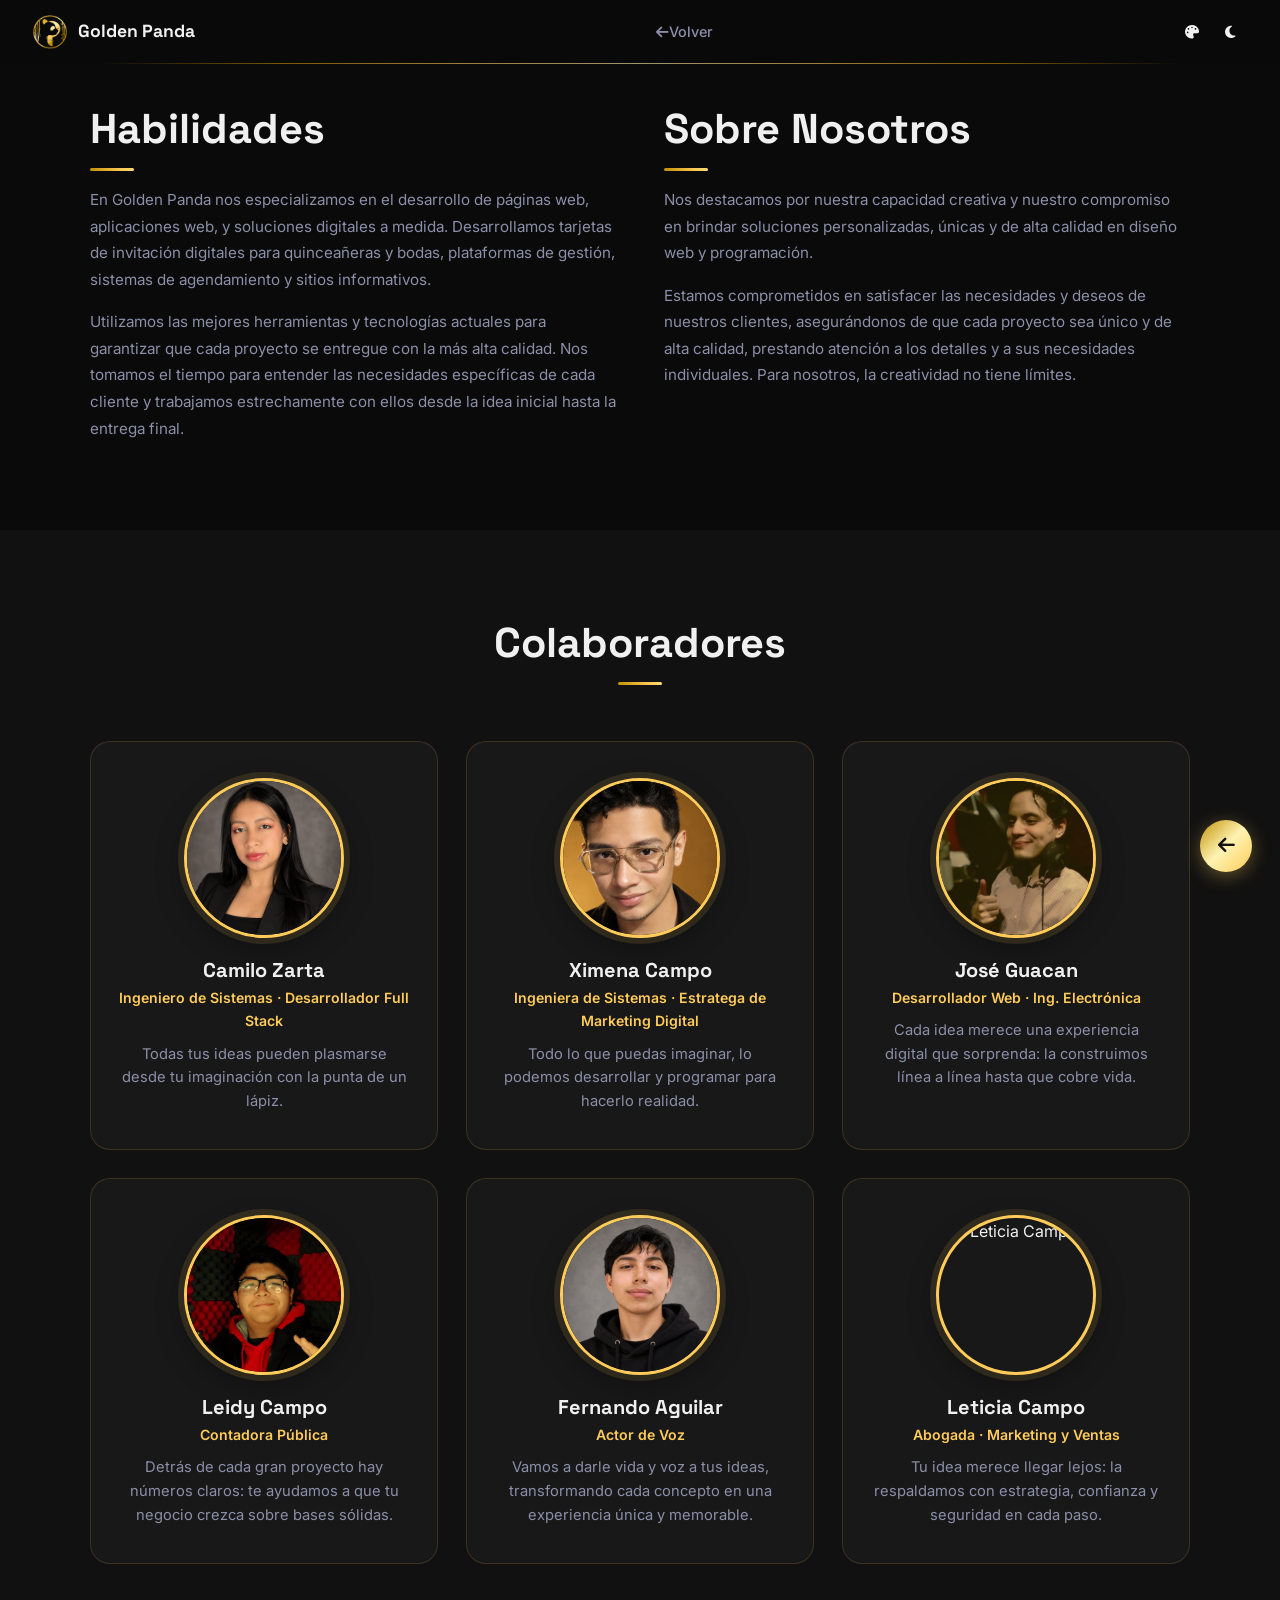
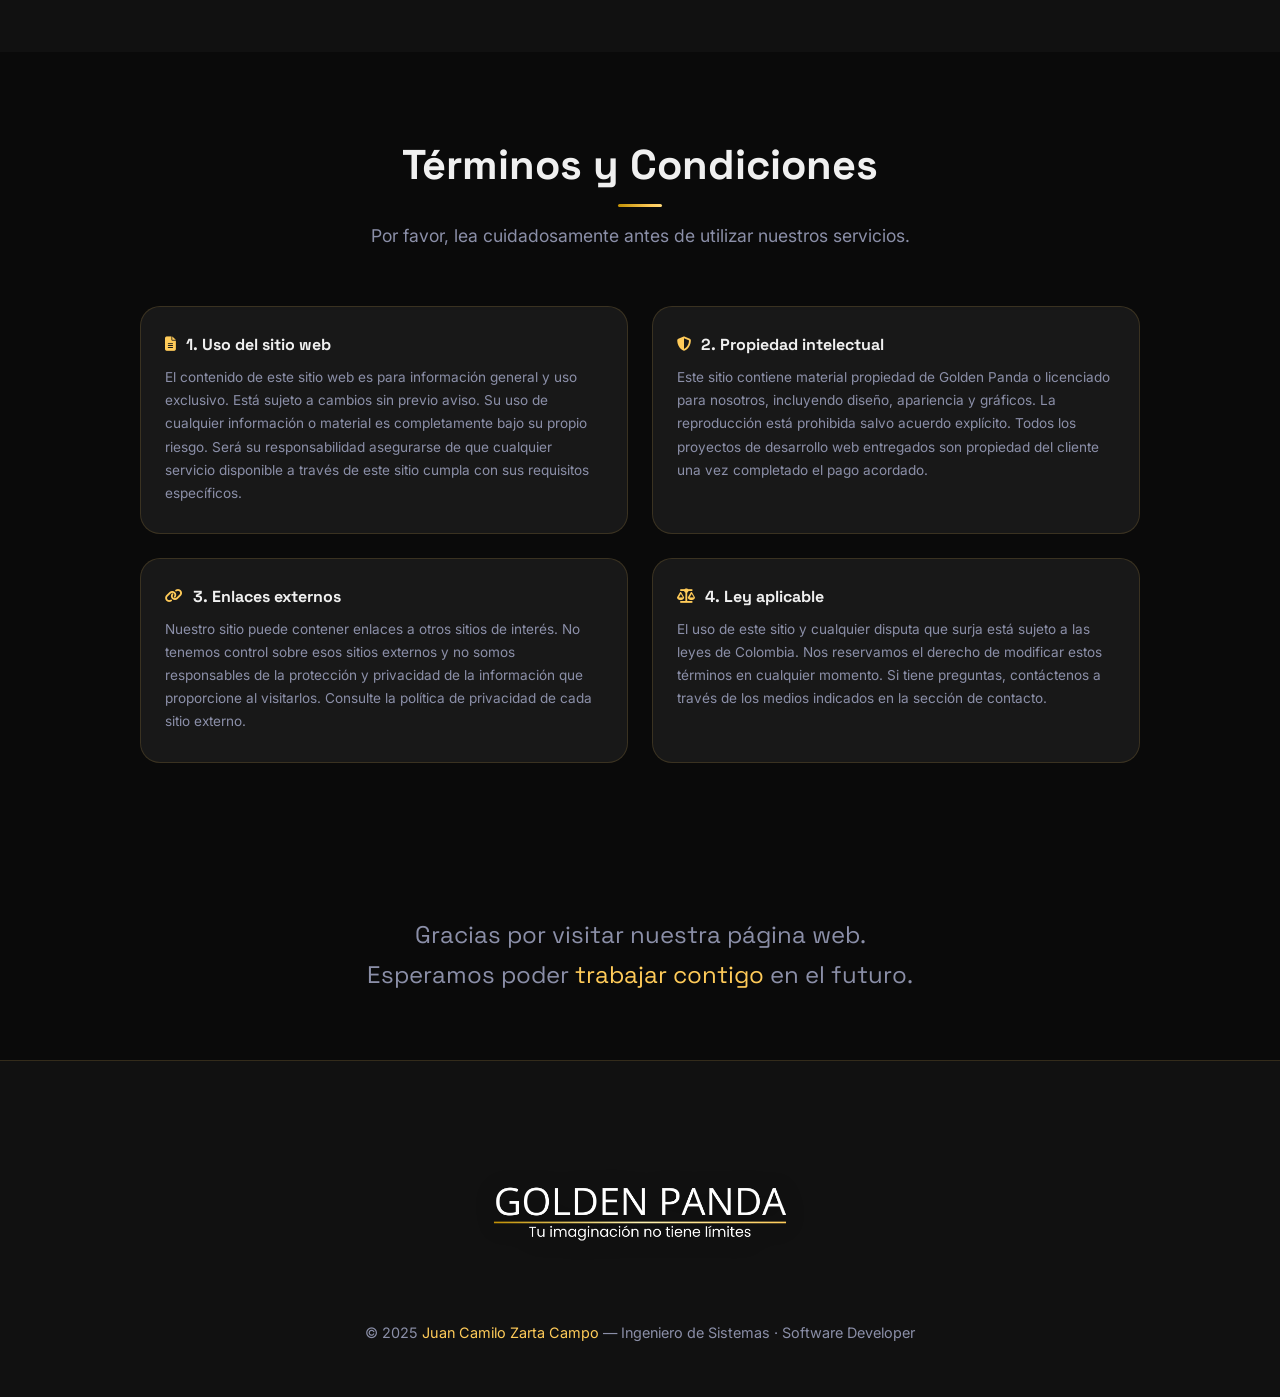
==== commit 92541b52: "feat(nosotros): redesign team section with 6 collaborators in 3-column cards Add Leidy, Fernando and" ====
--- a/html/nosotros.html
+++ b/html/nosotros.html
@@ -89,7 +89,7 @@
     </div>
     <div class="team-grid">
       <div class="team-card">
-        <img src="../Image/contenido_extra/face2.jpg" alt="Camilo Zarta" class="team-photo">
+        <img src="../Image/contenido_extra/face1.jpg" alt="Juan Camilo Zarta Campo" class="team-photo" width="160" height="160">
         <div class="team-info">
           <h4>Camilo Zarta</h4>
           <span class="team-role">Ingeniero de Sistemas · Desarrollador Full Stack</span>
@@ -97,7 +97,7 @@
         </div>
       </div>
       <div class="team-card">
-        <img src="../Image/contenido_extra/face1.jpg" alt="Ximena Campo" class="team-photo">
+        <img src="../Image/contenido_extra/face2.jpg" alt="Ximena Campo" class="team-photo">
         <div class="team-info">
           <h4>Ximena Campo</h4>
           <span class="team-role">Ingeniera de Sistemas · Estratega de Marketing Digital</span>
@@ -105,11 +105,35 @@
         </div>
       </div>
       <div class="team-card">
-        <img src="../Image/contenido_extra/face5.jpg" alt="José Guacan" class="team-photo" width="72" height="72" loading="lazy">
+        <img src="../Image/contenido_extra/face3.jpg" alt="José Guacan" class="team-photo" width="160" height="160" loading="lazy">
         <div class="team-info">
           <h4>José Guacan</h4>
           <span class="team-role">Desarrollador Web · Ing. Electrónica</span>
           <p>Cada idea merece una experiencia digital que sorprenda: la construimos línea a línea hasta que cobre vida.</p>
+        </div>
+      </div>
+      <div class="team-card">
+        <img src="../Image/contenido_extra/face4.jpg" alt="Leidy Campo" class="team-photo" width="160" height="160" loading="lazy">
+        <div class="team-info">
+          <h4>Leidy Campo</h4>
+          <span class="team-role">Contadora Pública</span>
+          <p>Detrás de cada gran proyecto hay números claros: te ayudamos a que tu negocio crezca sobre bases sólidas.</p>
+        </div>
+      </div>
+      <div class="team-card">
+        <img src="../Image/contenido_extra/face5.jpg" alt="Fernando Aguilar" class="team-photo" width="160" height="160" loading="lazy">
+        <div class="team-info">
+          <h4>Fernando Aguilar</h4>
+          <span class="team-role">Actor de Voz</span>
+          <p>Vamos a darle vida y voz a tus ideas, transformando cada concepto en una experiencia única y memorable.</p>
+        </div>
+      </div>
+      <div class="team-card">
+        <img src="../Image/contenido_extra/face6.jpg" alt="Leticia Campo" class="team-photo" width="160" height="160" loading="lazy">
+        <div class="team-info">
+          <h4>Leticia Campo</h4>
+          <span class="team-role">Abogada · Marketing y Ventas</span>
+          <p>Tu idea merece llegar lejos: la respaldamos con estrategia, confianza y seguridad en cada paso.</p>
         </div>
       </div>
     </div>
--- a/css/nosotros.css
+++ b/css/nosotros.css
@@ -45,21 +45,24 @@
   padding: 0 16px;
 }
 
-@media (min-width: 480px) {
+@media (min-width: 640px) {
   .team-grid {
-    grid-template-columns: 1fr 1fr;
+    grid-template-columns: repeat(2, 1fr);
+    max-width: 760px;
     padding: 0;
   }
 }
 
-@media (min-width: 768px) {
+@media (min-width: 1024px) {
   .team-grid {
-    max-width: 720px;
-  }
-}
-
-/* 2 columnas: la tarjeta huérfana se centra en lugar de quedar a la izquierda */
-@media (min-width: 480px) and (max-width: 1023px) {
+    grid-template-columns: repeat(3, 1fr);
+    max-width: 1100px;
+    gap: 28px;
+  }
+}
+
+/* 2 columnas: si queda una tarjeta suelta, se centra en lugar de ir a la izquierda */
+@media (min-width: 640px) and (max-width: 1023px) {
   .team-card:last-child:nth-child(odd) {
     grid-column: 1 / -1;
     justify-self: center;
@@ -67,10 +70,10 @@
   }
 }
 
+/* 3 columnas: la última fila incompleta se centra */
 @media (min-width: 1024px) {
-  .team-grid {
-    grid-template-columns: repeat(3, 1fr);
-    max-width: 1080px;
+  .team-card:last-child:nth-child(3n + 1) {
+    grid-column: 2;
   }
 }
 
@@ -78,10 +81,12 @@
   background: var(--surface);
   border: 1px solid var(--border);
   border-radius: var(--radius);
-  padding: clamp(18px, 3vw, 28px) clamp(16px, 3vw, 24px);
+  padding: clamp(24px, 3vw, 36px) clamp(18px, 3vw, 28px);
   display: flex;
-  align-items: flex-start;
-  gap: clamp(12px, 2vw, 18px);
+  flex-direction: column;
+  align-items: center;
+  text-align: center;
+  gap: clamp(14px, 2vw, 20px);
   transition: border-color var(--transition), background var(--transition), transform var(--transition);
 }
 
@@ -91,31 +96,37 @@
 }
 
 .team-photo {
-  width: clamp(60px, 12vw, 72px);
-  height: clamp(60px, 12vw, 72px);
+  width: clamp(120px, 30vw, 160px);
+  height: clamp(120px, 30vw, 160px);
   border-radius: 50%;
   object-fit: cover;
   flex-shrink: 0;
-  border: 2px solid var(--gold);
+  border: 3px solid var(--gold);
+  box-shadow: 0 0 0 6px rgba(var(--gold-rgb), 0.12), 0 10px 28px rgba(0, 0, 0, 0.35);
 }
 
 .team-info h4 {
-  font-size: clamp(0.9rem, 2vw, 1.05rem);
-  margin-bottom: 3px;
+  font-size: clamp(1.05rem, 2.2vw, 1.25rem);
+  margin-bottom: 4px;
 }
 
 .team-role {
-  font-size: clamp(0.7rem, 1.5vw, 0.8rem);
+  font-size: clamp(0.78rem, 1.6vw, 0.88rem);
   color: var(--gold);
   font-weight: 600;
   display: block;
-  margin-bottom: 8px;
+  margin-bottom: 10px;
 }
 
 .team-info p {
-  font-size: clamp(0.75rem, 1.5vw, 0.85rem);
-  color: var(--text-muted);
-  line-height: 1.55;
+  font-size: clamp(0.82rem, 1.6vw, 0.92rem);
+  color: var(--text-muted);
+  line-height: 1.6;
+}
+
+/* Modo claro: el dorado claro no contrasta sobre tarjeta blanca */
+:root.light .team-role {
+  color: var(--gold-dark);
 }
 
 /* Terms */
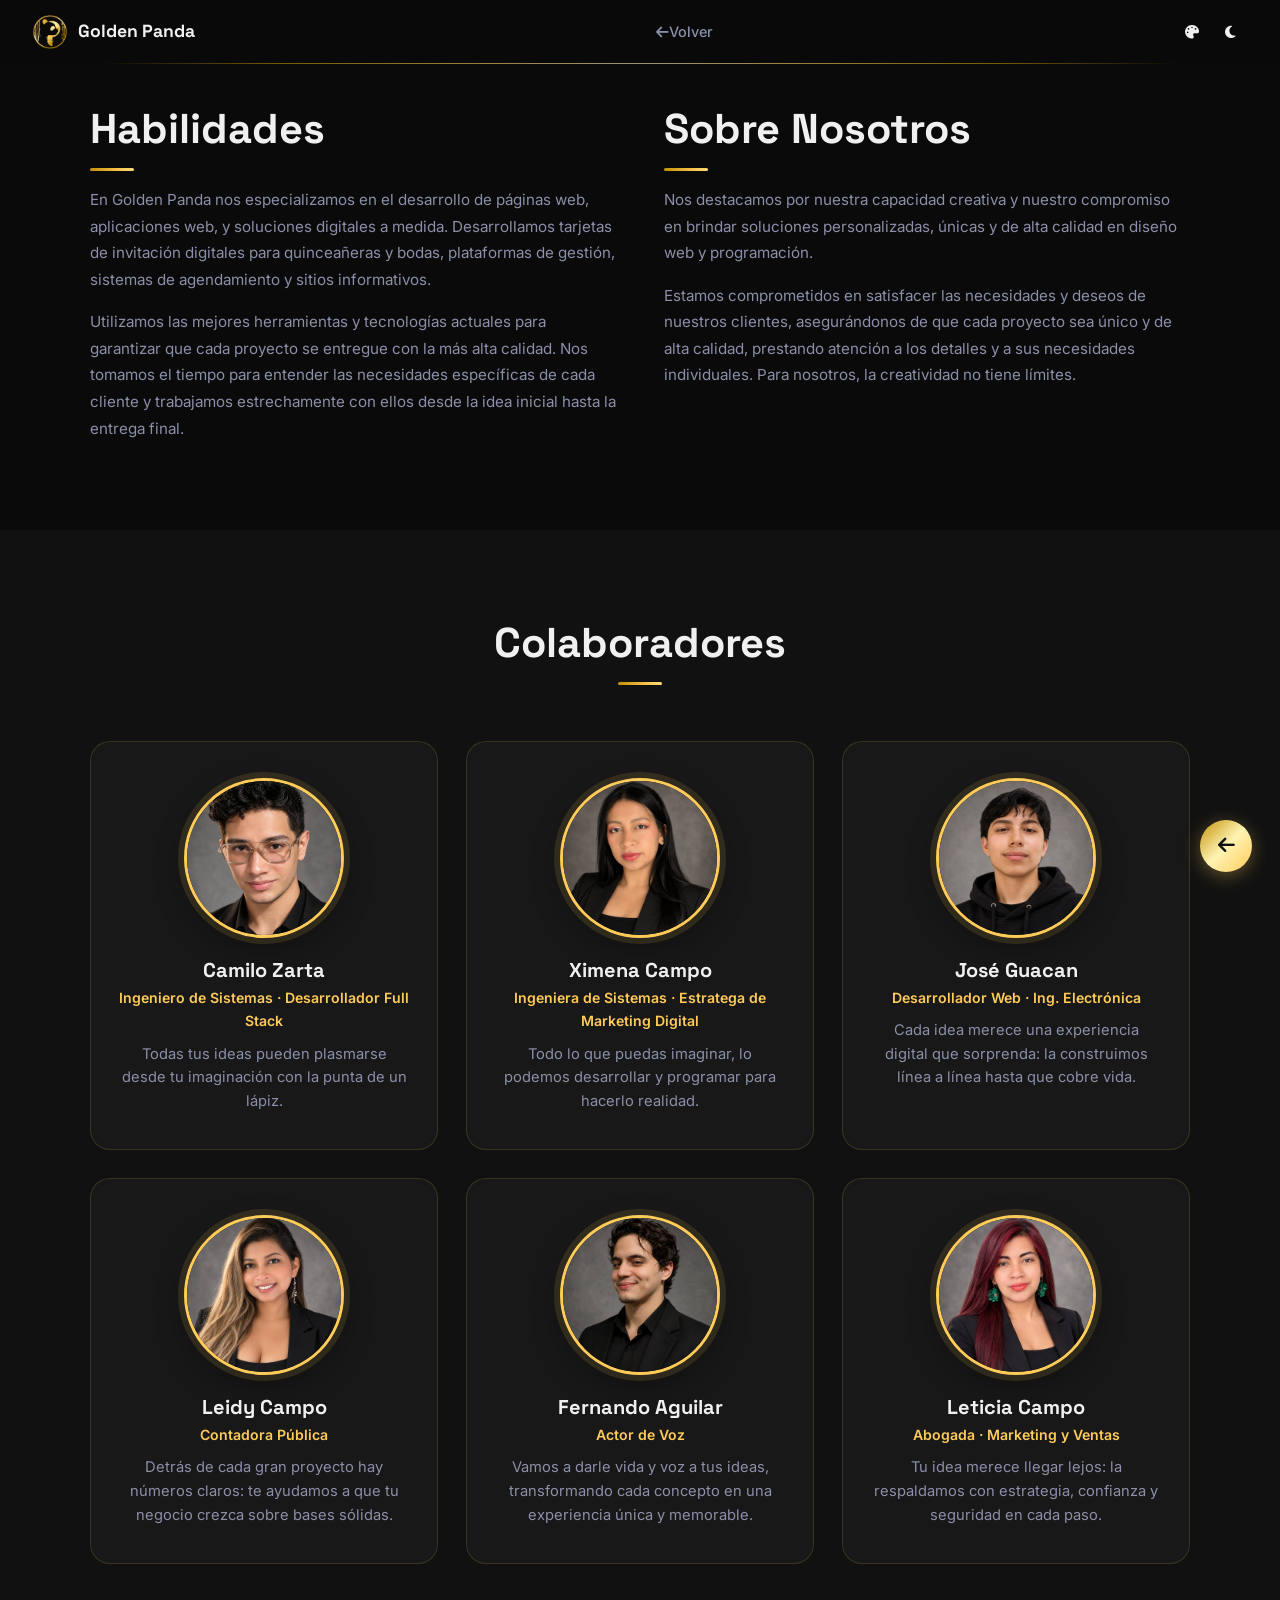
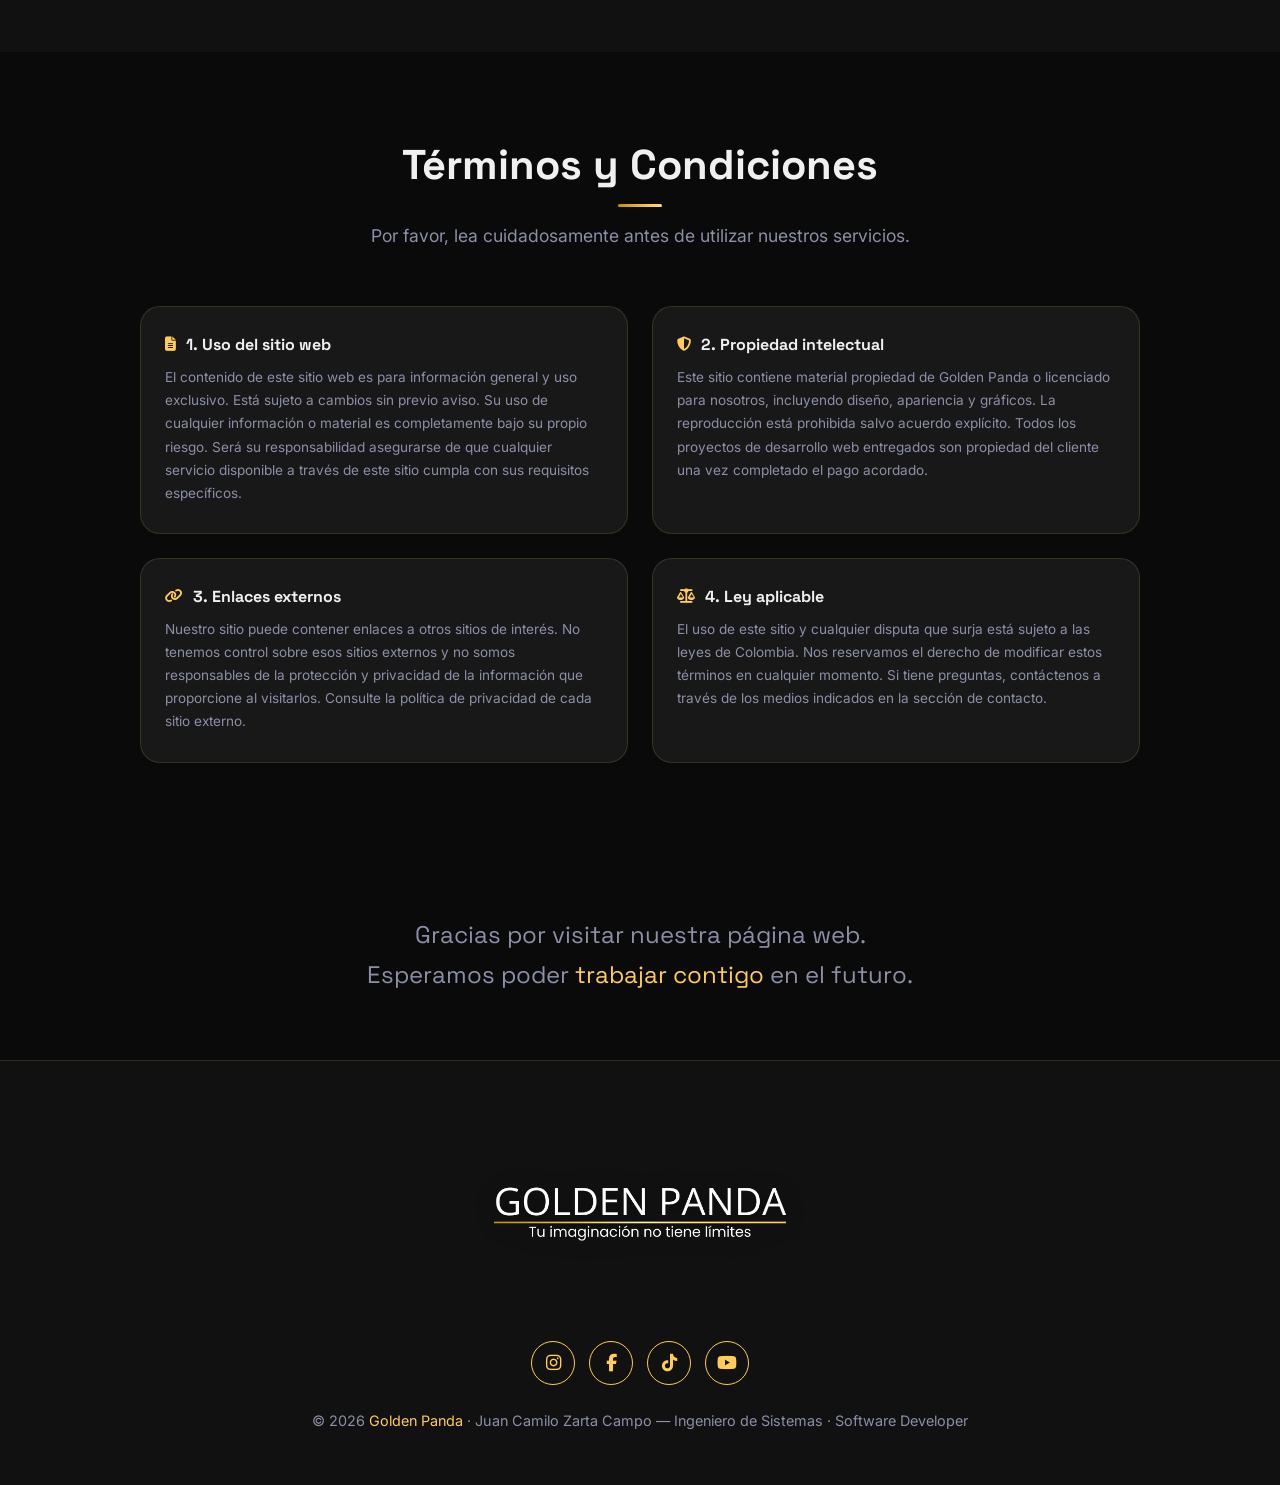
==== commit b1c1ac87: "feat(landing): enlazar redes, corregir contacto y enfocar la oferta en software - Contacto: 6 tarjet" ====
--- a/html/nosotros.html
+++ b/html/nosotros.html
@@ -185,7 +185,13 @@
   <footer class="footer">
     <img src="../Image/Logo_Color.png" alt="Golden Panda" class="footer-logo footer-logo-dark" loading="lazy">
     <img src="../Image/LOGO (1).png"   alt="Golden Panda" class="footer-logo footer-logo-light" loading="lazy">
-    <p class="footer-credits">© 2025 <span class="gold">Juan Camilo Zarta Campo</span> — Ingeniero de Sistemas · Software Developer</p>
+    <div class="social-links" aria-label="Redes sociales de Golden Panda">
+      <a href="https://www.instagram.com/golden_panda_6/" target="_blank" rel="noopener" aria-label="Instagram de Golden Panda"><i class="fab fa-instagram"></i></a>
+      <a href="https://www.facebook.com/profile.php?id=61557062733690" target="_blank" rel="noopener" aria-label="Facebook de Golden Panda"><i class="fab fa-facebook-f"></i></a>
+      <a href="https://www.tiktok.com/@goldenpanda_z" target="_blank" rel="noopener" aria-label="TikTok de Golden Panda"><i class="fab fa-tiktok"></i></a>
+      <a href="https://www.youtube.com/@goldenPanda_z" target="_blank" rel="noopener" aria-label="YouTube de Golden Panda"><i class="fab fa-youtube"></i></a>
+    </div>
+    <p class="footer-credits">© 2026 <span class="gold">Golden Panda</span> · Juan Camilo Zarta Campo — Ingeniero de Sistemas · Software Developer</p>
   </footer>
 
   <!-- FLOAT BACK -->
--- a/css/footer.css
+++ b/css/footer.css
@@ -56,6 +56,35 @@
 
 .footer-links a:hover {
   color: var(--gold);
+}
+
+/* Redes sociales (contacto y footer) */
+.social-links {
+  display: flex;
+  gap: 14px;
+  justify-content: center;
+  flex-wrap: wrap;
+  margin: 20px 0 8px;
+}
+
+.social-links a {
+  width: 44px;
+  height: 44px;
+  display: inline-flex;
+  align-items: center;
+  justify-content: center;
+  border-radius: 50%;
+  border: 1px solid var(--gold);
+  color: var(--gold);
+  font-size: 1.1rem;
+  transition: background var(--transition), color var(--transition), transform var(--transition);
+}
+
+.social-links a:hover,
+.social-links a:focus-visible {
+  background: var(--gold);
+  color: #0A0A0A;
+  transform: translateY(-2px);
 }
 
 /* Footer responsive */
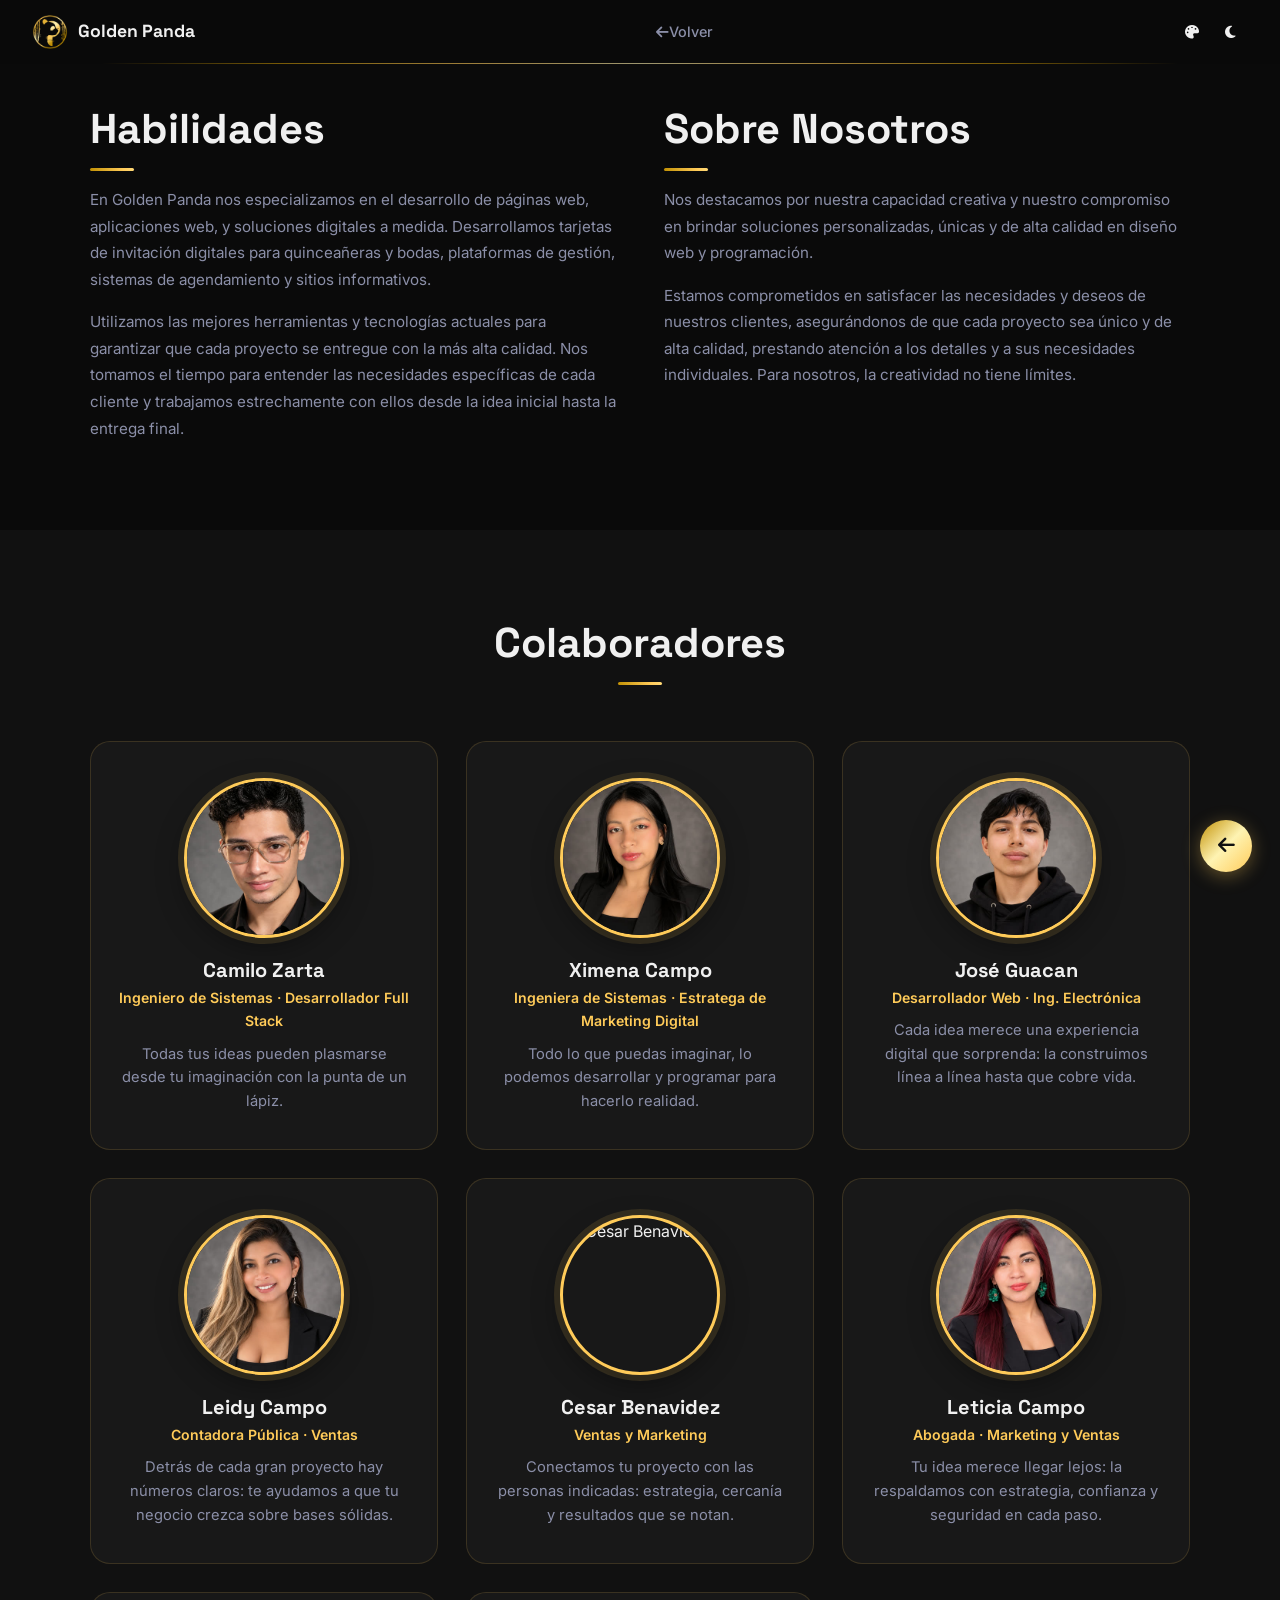
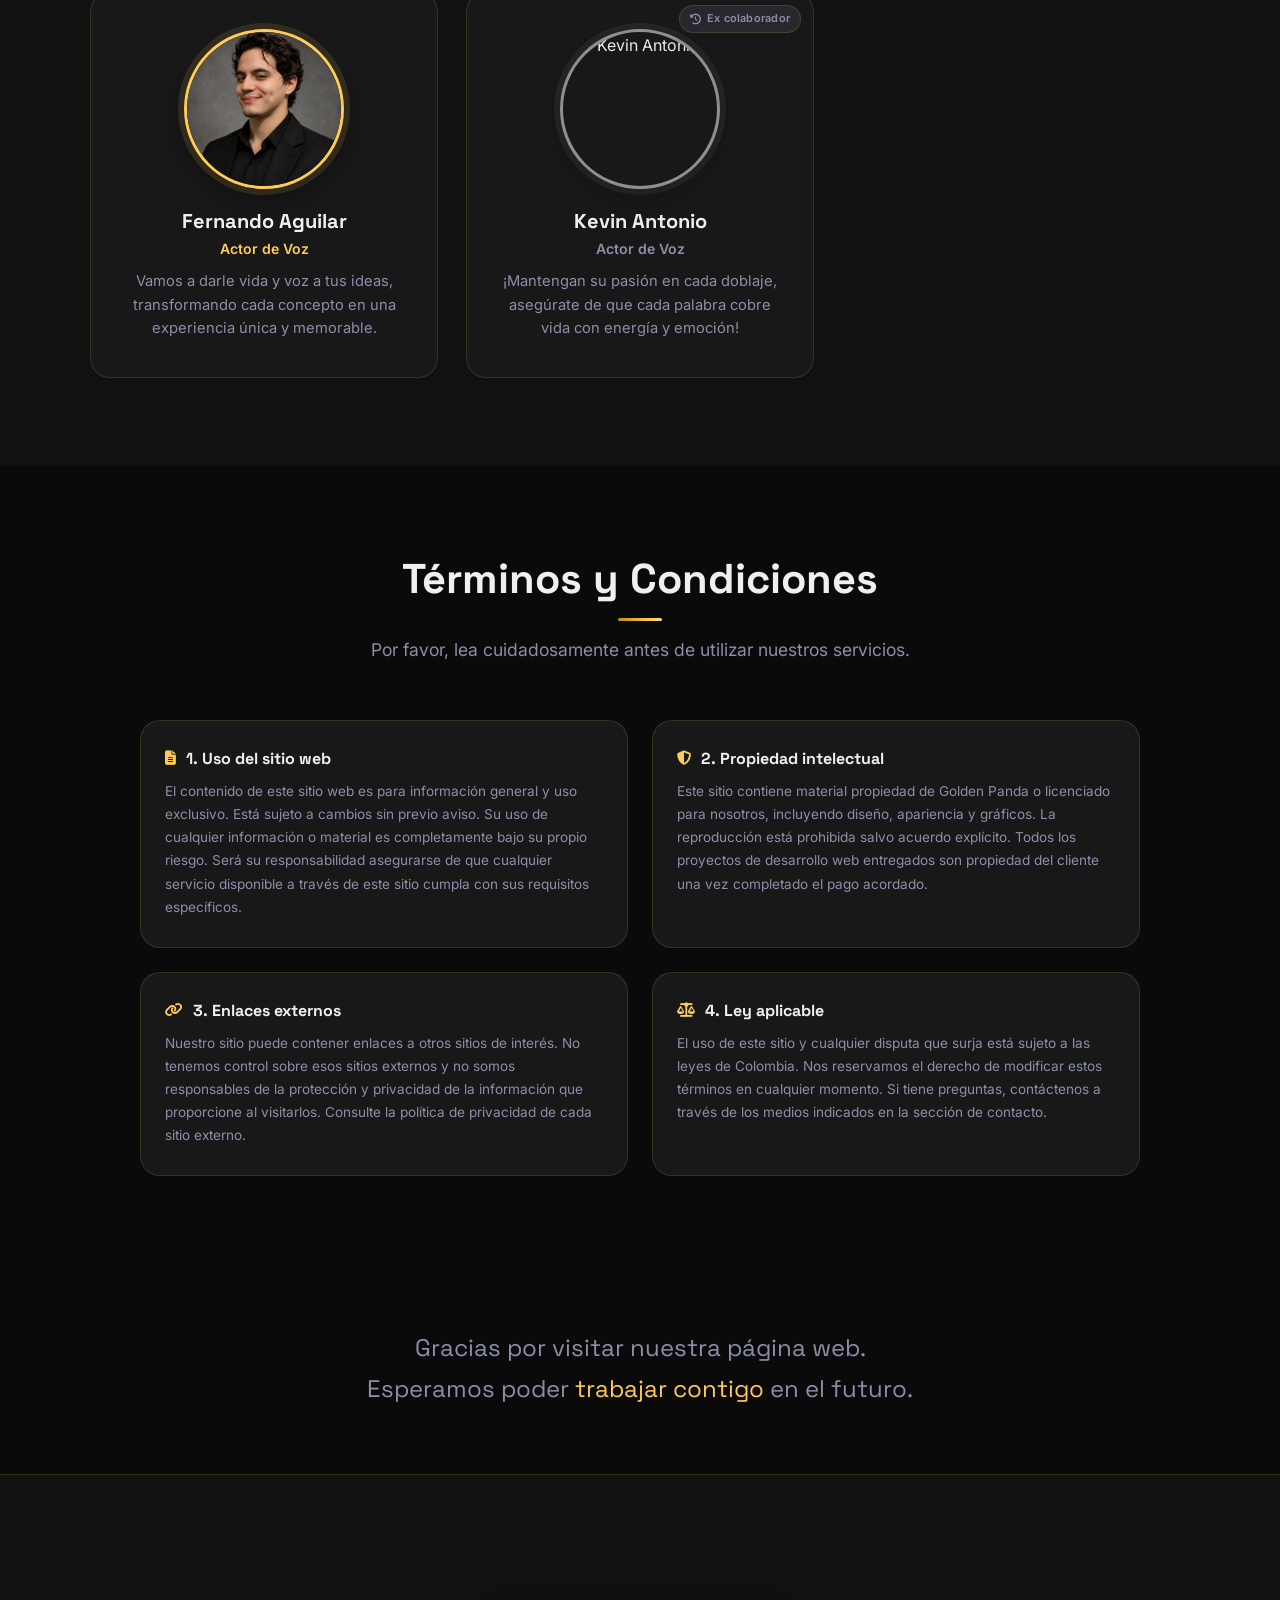
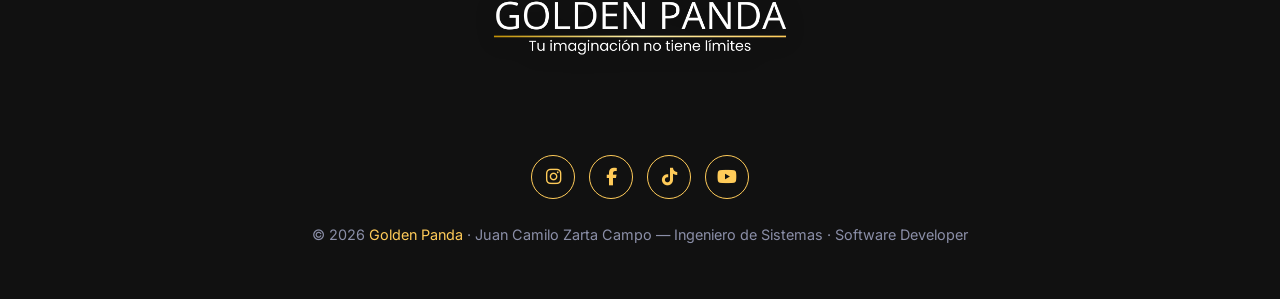
==== commit 19de1086: "feat(nosotros): add Cesar and Kevin, mark Kevin as former collaborator Reorder team (Cesar before Fe" ====
--- a/html/nosotros.html
+++ b/html/nosotros.html
@@ -116,8 +116,24 @@
         <img src="../Image/contenido_extra/face4.jpg" alt="Leidy Campo" class="team-photo" width="160" height="160" loading="lazy">
         <div class="team-info">
           <h4>Leidy Campo</h4>
-          <span class="team-role">Contadora Pública</span>
+          <span class="team-role">Contadora Pública · Ventas</span>
           <p>Detrás de cada gran proyecto hay números claros: te ayudamos a que tu negocio crezca sobre bases sólidas.</p>
+        </div>
+      </div>
+      <div class="team-card">
+        <img src="../Image/contenido_extra/face7.jpg" alt="Cesar Benavidez" class="team-photo" width="160" height="160" loading="lazy">
+        <div class="team-info">
+          <h4>Cesar Benavidez</h4>
+          <span class="team-role">Ventas y Marketing</span>
+          <p>Conectamos tu proyecto con las personas indicadas: estrategia, cercanía y resultados que se notan.</p>
+        </div>
+      </div>
+      <div class="team-card">
+        <img src="../Image/contenido_extra/face6.jpg" alt="Leticia Campo" class="team-photo" width="160" height="160" loading="lazy">
+        <div class="team-info">
+          <h4>Leticia Campo</h4>
+          <span class="team-role">Abogada · Marketing y Ventas</span>
+          <p>Tu idea merece llegar lejos: la respaldamos con estrategia, confianza y seguridad en cada paso.</p>
         </div>
       </div>
       <div class="team-card">
@@ -128,12 +144,13 @@
           <p>Vamos a darle vida y voz a tus ideas, transformando cada concepto en una experiencia única y memorable.</p>
         </div>
       </div>
-      <div class="team-card">
-        <img src="../Image/contenido_extra/face6.jpg" alt="Leticia Campo" class="team-photo" width="160" height="160" loading="lazy">
-        <div class="team-info">
-          <h4>Leticia Campo</h4>
-          <span class="team-role">Abogada · Marketing y Ventas</span>
-          <p>Tu idea merece llegar lejos: la respaldamos con estrategia, confianza y seguridad en cada paso.</p>
+      <div class="team-card team-card--past">
+        <span class="team-badge"><i class="fas fa-clock-rotate-left" aria-hidden="true"></i> Ex colaborador</span>
+        <img src="../Image/contenido_extra/face8.jpg" alt="Kevin Antonio" class="team-photo" width="160" height="160" loading="lazy">
+        <div class="team-info">
+          <h4>Kevin Antonio</h4>
+          <span class="team-role">Actor de Voz</span>
+          <p>¡Mantengan su pasión en cada doblaje, asegúrate de que cada palabra cobre vida con energía y emoción!</p>
         </div>
       </div>
     </div>
--- a/css/nosotros.css
+++ b/css/nosotros.css
@@ -90,9 +90,46 @@
   transition: border-color var(--transition), background var(--transition), transform var(--transition);
 }
 
+.team-card {
+  position: relative;
+}
+
 .team-card:hover {
   border-color: var(--gold);
   transform: translateY(-3px);
+}
+
+/* Ex colaborador: etiqueta en la esquina + foto en escala de grises */
+.team-badge {
+  position: absolute;
+  top: 12px;
+  right: 12px;
+  display: inline-flex;
+  align-items: center;
+  gap: 6px;
+  padding: 4px 10px;
+  font-size: 0.68rem;
+  font-weight: 600;
+  letter-spacing: 0.02em;
+  color: var(--text-muted);
+  background: rgba(139, 143, 168, 0.14);
+  border: 1px solid var(--border);
+  border-radius: 999px;
+}
+
+.team-card--past .team-photo {
+  filter: grayscale(1) contrast(0.95);
+  border-color: var(--text-muted);
+  box-shadow: 0 0 0 6px rgba(139, 143, 168, 0.1), 0 10px 28px rgba(0, 0, 0, 0.35);
+}
+
+.team-card--past .team-role,
+:root.light .team-card--past .team-role {
+  color: var(--text-muted);
+}
+
+.team-card--past:hover {
+  border-color: var(--border);
 }
 
 .team-photo {
